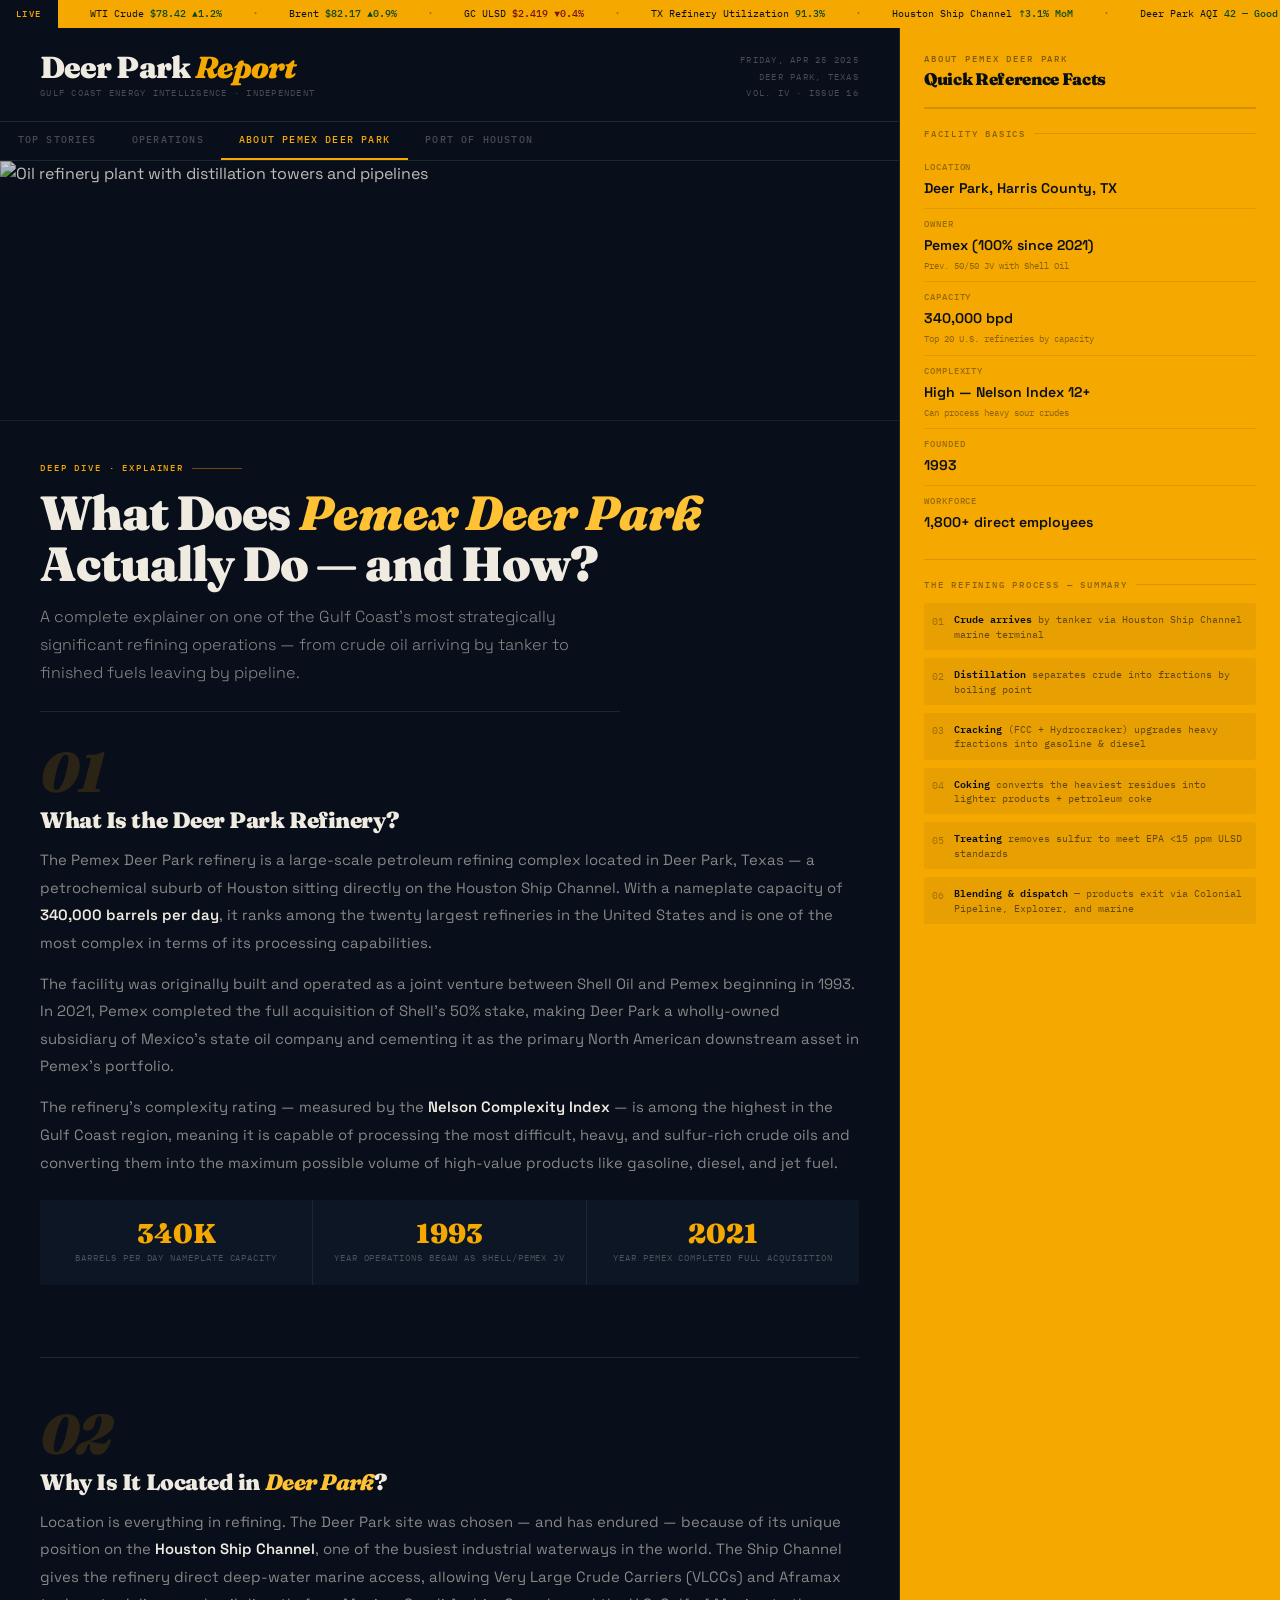
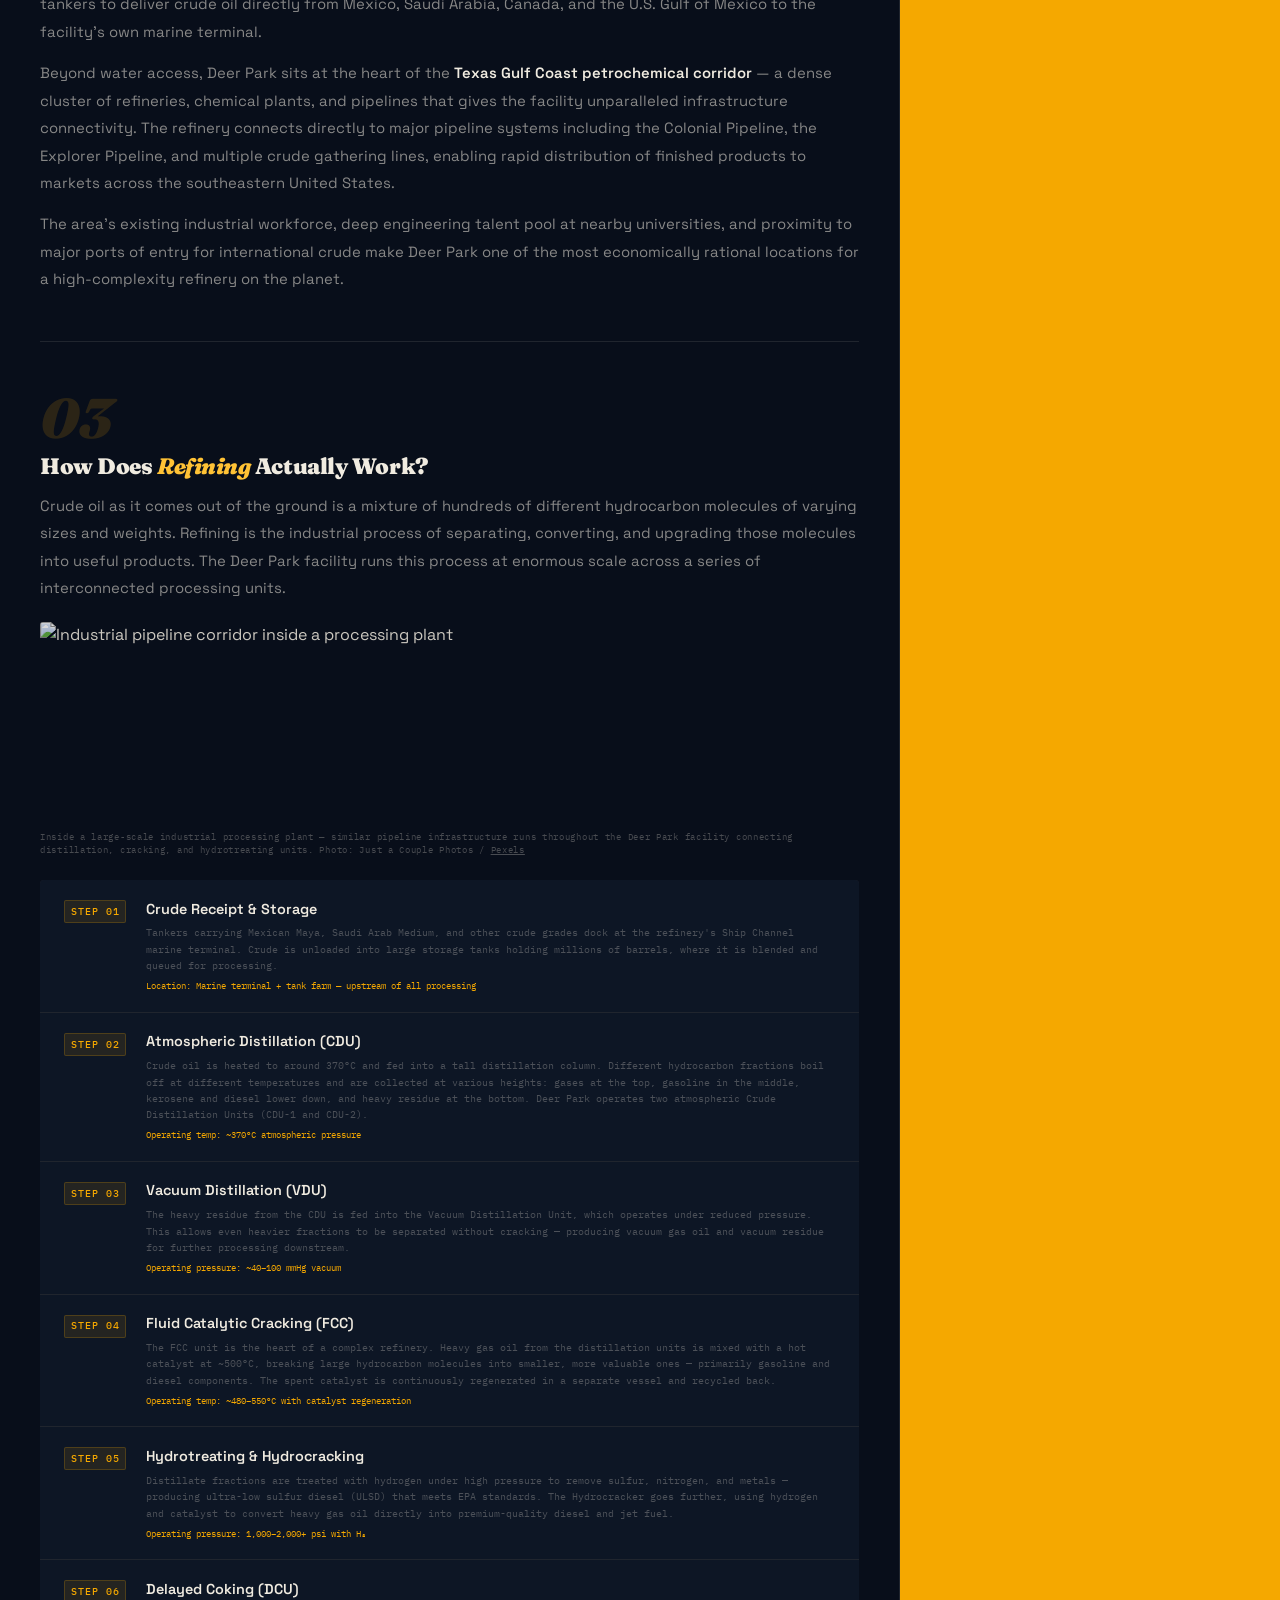
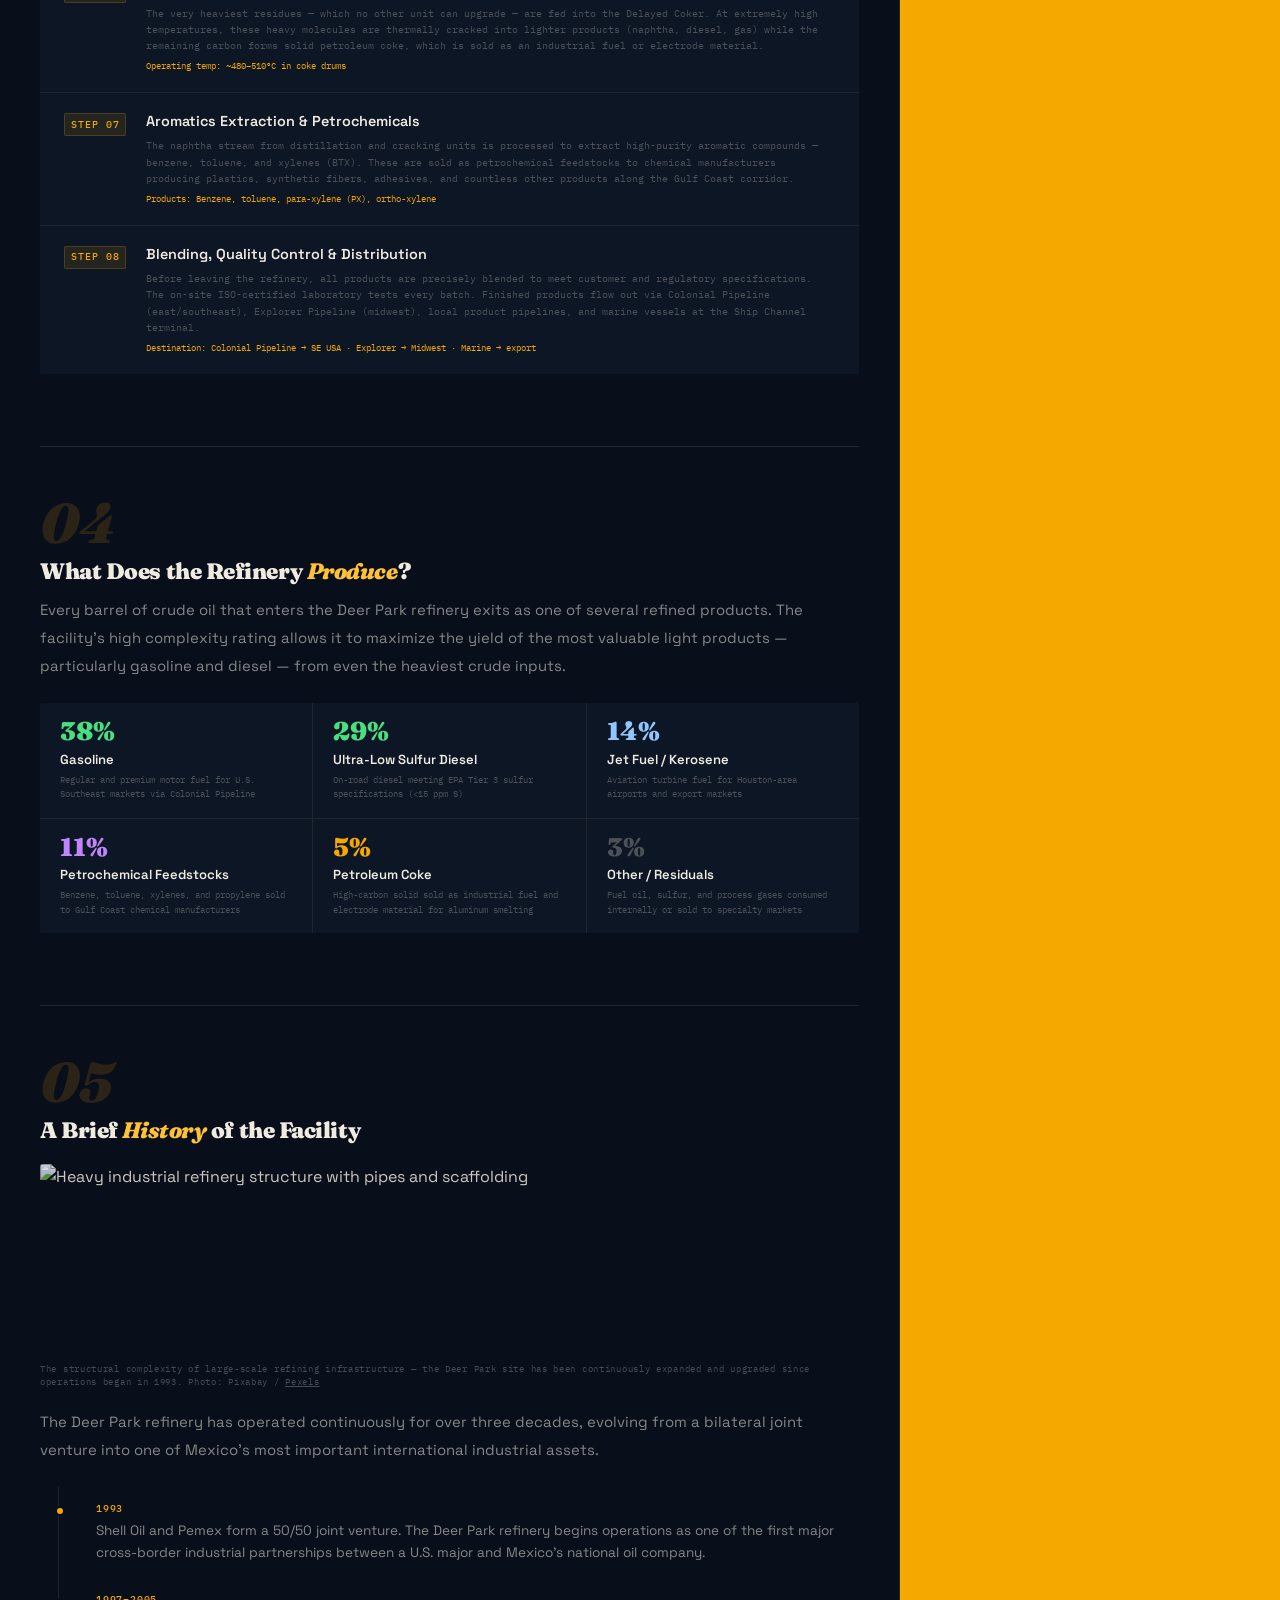
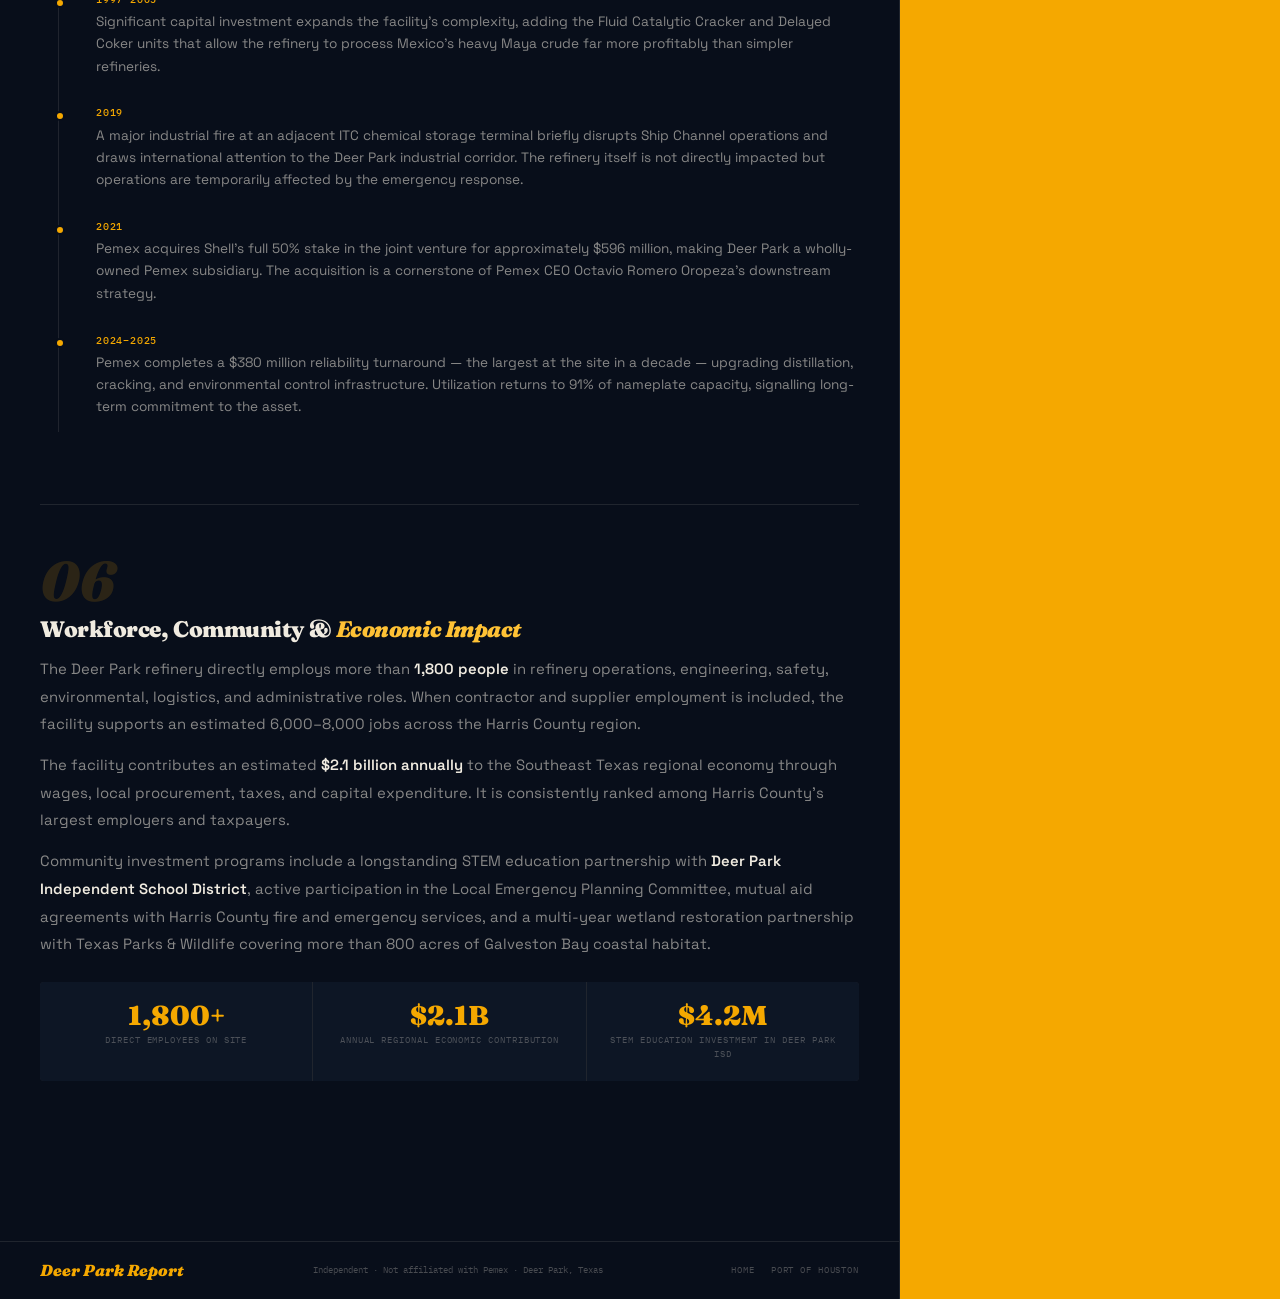
==== about-pemex.html @ 1531ee77 "Add files via upload" ====
<!DOCTYPE html>
<html lang="en">
<head>
<meta charset="UTF-8">
<meta name="viewport" content="width=device-width, initial-scale=1.0">
<title>About Pemex Deer Park — How It Works | Deer Park Report</title>
<meta name="description" content="What is the Pemex Deer Park refinery, how does it work, and why does it matter to the Gulf Coast economy? A complete explainer.">
<meta name="keywords" content="Pemex Deer Park, how does a refinery work, crude oil refining, Deer Park Texas, petroleum refining process">
<meta name="referrer" content="no-referrer">
<link href="https://fonts.googleapis.com/css2?family=Space+Grotesk:wght@300;400;500;600;700&family=Fraunces:ital,opsz,wght@0,9..144,300;0,9..144,700;0,9..144,900;1,9..144,700;1,9..144,900&family=IBM+Plex+Mono:wght@400;500&display=swap" rel="stylesheet">
<style>
:root{--navy:#080e1a;--navy2:#0d1625;--navy3:#111e30;--amber:#f5a800;--amber2:#e09600;--amber3:#ffc235;--cream:#f0ebe0;--ink:#080e1a;--mid:rgba(240,235,224,0.55);--dim:rgba(240,235,224,0.28);--rule:rgba(240,235,224,0.1);--rule2:rgba(240,235,224,0.06);--mono:'IBM Plex Mono',monospace;--sans:'Space Grotesk',sans-serif;--serif:'Fraunces',Georgia,serif}
*,*::before,*::after{box-sizing:border-box;margin:0;padding:0}
html{scroll-behavior:smooth}
body{font-family:var(--sans);background:var(--navy);color:var(--cream);overflow-x:hidden;line-height:1.6}
a{color:inherit;text-decoration:none}
.ticker{background:var(--amber);height:28px;overflow:hidden;display:flex;align-items:center}
.ticker-lbl{font-family:var(--mono);font-size:.58rem;font-weight:500;letter-spacing:.15em;text-transform:uppercase;background:var(--ink);color:var(--amber);padding:0 1rem;height:100%;display:flex;align-items:center;flex-shrink:0;white-space:nowrap}
.ticker-scroll{overflow:hidden;flex:1}
.ticker-track{display:flex;animation:tkr 55s linear infinite;white-space:nowrap}
@keyframes tkr{from{transform:translateX(0)}to{transform:translateX(-50%)}}
.ti{font-family:var(--mono);font-size:.6rem;color:var(--ink);padding:0 2rem;display:flex;align-items:center;gap:.4rem;height:28px}
.ti .up{color:#0a4a1a;font-weight:500}.ti .dn{color:#7a1010;font-weight:500}
.ti-sep{color:rgba(8,14,26,.3)}
.split{display:grid;grid-template-columns:1fr 380px;min-height:100vh}
.left{background:var(--navy);border-right:1px solid var(--rule);display:flex;flex-direction:column}
.logo-bar{padding:1.5rem 2.5rem 1.25rem;border-bottom:1px solid var(--rule);display:flex;align-items:flex-end;justify-content:space-between}
.pub-name{font-family:var(--serif);font-weight:900;font-size:1.9rem;line-height:1;letter-spacing:-.03em;color:var(--cream)}
.pub-name em{font-style:italic;color:var(--amber)}
.pub-meta{font-family:var(--mono);font-size:.56rem;letter-spacing:.14em;text-transform:uppercase;color:var(--dim);text-align:right;line-height:1.8}
.left-nav{display:flex;border-bottom:1px solid var(--rule);overflow-x:auto;scrollbar-width:none}
.left-nav::-webkit-scrollbar{display:none}
.ln{font-family:var(--mono);font-size:.62rem;font-weight:500;letter-spacing:.12em;text-transform:uppercase;padding:.65rem 1.1rem;color:var(--dim);border-bottom:2px solid transparent;white-space:nowrap;display:block;transition:color .2s}
.ln:hover{color:var(--cream)}
.ln.active{color:var(--amber);border-bottom-color:var(--amber)}
.left-content{flex:1;overflow-y:auto;padding:0}
.content-pad{padding:2.5rem}
.img-banner{width:100%;height:260px;object-fit:cover;display:block;border-bottom:1px solid var(--rule);filter:brightness(.8) saturate(.9)}
.img-inline{width:100%;object-fit:cover;display:block;border-radius:3px;margin:1.25rem 0 .5rem;filter:brightness(.85) saturate(.9)}
.img-caption{font-family:var(--mono);font-size:.55rem;letter-spacing:.08em;color:var(--dim);margin-bottom:1.25rem;line-height:1.5}
.img-caption a{color:var(--dim);text-decoration:underline}
.left-footer{padding:1rem 2.5rem;border-top:1px solid var(--rule);display:flex;justify-content:space-between;align-items:center;flex-wrap:wrap;gap:.75rem}
.lf-brand{font-family:var(--serif);font-weight:900;font-style:italic;font-size:1rem;color:var(--amber)}
.lf-copy{font-family:var(--mono);font-size:.55rem;color:var(--dim)}
.lf-links{display:flex;gap:1rem}
.lf-links a{font-family:var(--mono);font-size:.55rem;letter-spacing:.1em;text-transform:uppercase;color:var(--dim);transition:color .2s}
.lf-links a:hover{color:var(--cream)}

/* PAGE CONTENT */
.page-kicker{font-family:var(--mono);font-size:.58rem;font-weight:500;letter-spacing:.2em;text-transform:uppercase;color:var(--amber);margin-bottom:.75rem;display:flex;align-items:center;gap:.5rem}
.page-kicker::after{content:'';flex:1;max-width:50px;height:1px;background:var(--amber);opacity:.4}
.page-h1{font-family:var(--serif);font-weight:900;font-size:clamp(1.8rem,4vw,3rem);line-height:1.05;letter-spacing:-.02em;color:var(--cream);margin-bottom:.9rem}
.page-h1 em{font-style:italic;color:var(--amber3)}
.page-dek{font-size:1rem;font-weight:300;color:var(--mid);line-height:1.75;max-width:580px;margin-bottom:2rem;padding-bottom:1.5rem;border-bottom:1px solid var(--rule)}

/* SECTIONS */
.content-section{margin-bottom:3rem;padding-bottom:3rem;border-bottom:1px solid var(--rule)}
.content-section:last-child{border:none}
.cs-num{font-family:var(--serif);font-weight:900;font-style:italic;font-size:3.5rem;line-height:1;color:rgba(245,168,0,.15);margin-bottom:.5rem}
.cs-title{font-family:var(--serif);font-weight:900;font-size:1.4rem;line-height:1.15;letter-spacing:-.02em;color:var(--cream);margin-bottom:.75rem}
.cs-title em{font-style:italic;color:var(--amber3)}
.cs-body{font-size:.93rem;color:var(--mid);line-height:1.85}
.cs-body p+p{margin-top:.85rem}
.cs-body strong{color:var(--cream);font-weight:600}

/* PROCESS STEPS */
.process-steps{display:flex;flex-direction:column;gap:1px;background:var(--rule);border-radius:4px;overflow:hidden;margin:1.5rem 0}
.ps-step{background:var(--navy2);padding:1.1rem 1.5rem;display:grid;grid-template-columns:auto 1fr;gap:1.25rem;align-items:start;transition:background .2s}
.ps-step:hover{background:var(--navy3)}
.ps-num{font-family:var(--mono);font-size:.6rem;font-weight:500;letter-spacing:.1em;text-transform:uppercase;color:var(--amber);background:rgba(245,168,0,.1);border:1px solid rgba(245,168,0,.2);padding:.3em .6em;border-radius:2px;white-space:nowrap;margin-top:.15rem}
.ps-title{font-family:var(--sans);font-weight:600;font-size:.9rem;color:var(--cream);margin-bottom:.3rem}
.ps-body{font-family:var(--mono);font-size:.62rem;color:var(--dim);line-height:1.65}
.ps-temp{font-family:var(--mono);font-size:.58rem;color:var(--amber);margin-top:.3rem}

/* PRODUCT GRID */
.product-grid{display:grid;grid-template-columns:repeat(3,1fr);gap:1px;background:var(--rule);border-radius:4px;overflow:hidden;margin:1.5rem 0}
.pg-cell{background:var(--navy2);padding:1rem 1.25rem;transition:background .2s}
.pg-cell:hover{background:var(--navy3)}
.pg-pct{font-family:var(--serif);font-weight:900;font-size:1.6rem;line-height:1;margin-bottom:.25rem}
.pg-pct.g{color:#4ade80}.pg-pct.a{color:var(--amber)}.pg-pct.b{color:#93c5fd}.pg-pct.p{color:#c084fc}
.pg-name{font-family:var(--sans);font-weight:600;font-size:.82rem;color:var(--cream);margin-bottom:.2rem}
.pg-desc{font-family:var(--mono);font-size:.58rem;color:var(--dim);line-height:1.55}

/* STAT CALLOUTS */
.stat-row{display:grid;grid-template-columns:repeat(3,1fr);gap:1px;background:var(--rule);border-radius:4px;overflow:hidden;margin:1.5rem 0}
.sc{background:var(--navy2);padding:1.25rem;text-align:center}
.sc-val{font-family:var(--serif);font-weight:900;font-size:1.7rem;line-height:1;color:var(--amber);margin-bottom:.25rem}
.sc-lbl{font-family:var(--mono);font-size:.58rem;letter-spacing:.1em;text-transform:uppercase;color:var(--dim);line-height:1.5}

/* TIMELINE */
.timeline{display:flex;flex-direction:column;gap:0;margin:1.5rem 0;position:relative}
.timeline::before{content:'';position:absolute;left:1.1rem;top:0;bottom:0;width:1px;background:var(--rule)}
.tl-item{display:grid;grid-template-columns:2.5rem 1fr;gap:1rem;padding:.85rem 0;position:relative}
.tl-dot{width:10px;height:10px;border-radius:50%;background:var(--amber);border:2px solid var(--navy);margin-top:.35rem;position:relative;z-index:1;justify-self:center}
.tl-year{font-family:var(--mono);font-size:.62rem;font-weight:500;letter-spacing:.08em;color:var(--amber);margin-bottom:.2rem}
.tl-text{font-size:.85rem;color:var(--mid);line-height:1.65}

/* RIGHT PANEL */
.right{background:var(--amber);position:relative}
.right-sticky{position:sticky;top:0;height:100vh;overflow-y:auto;display:flex;flex-direction:column;padding:1.5rem;gap:0;scrollbar-width:none}
.right-sticky::-webkit-scrollbar{display:none}
.rp-head{padding-bottom:1.1rem;border-bottom:2px solid rgba(8,14,26,.15);margin-bottom:1.1rem}
.rp-label{font-family:var(--mono);font-size:.58rem;font-weight:500;letter-spacing:.2em;text-transform:uppercase;color:rgba(8,14,26,.5);margin-bottom:.2rem}
.rp-title{font-family:var(--serif);font-weight:900;font-size:1.05rem;line-height:1.15;letter-spacing:-.02em;color:var(--ink)}
.rp-block{margin-bottom:1.1rem;padding-bottom:1.1rem;border-bottom:1px solid rgba(8,14,26,.12)}
.rp-block:last-child{border:none;margin-bottom:0}
.rp-block-title{font-family:var(--mono);font-size:.56rem;font-weight:500;letter-spacing:.2em;text-transform:uppercase;color:rgba(8,14,26,.45);margin-bottom:.7rem;display:flex;align-items:center;gap:.5rem}
.rp-block-title::after{content:'';flex:1;height:1px;background:rgba(8,14,26,.12)}
.fact-row{padding:.5rem 0;border-bottom:1px solid rgba(8,14,26,.08);display:flex;flex-direction:column;gap:.15rem}
.fact-row:last-child{border:none}
.fr-lbl{font-family:var(--mono);font-size:.58rem;font-weight:500;letter-spacing:.1em;text-transform:uppercase;color:rgba(8,14,26,.4)}
.fr-val{font-family:var(--sans);font-weight:600;font-size:.88rem;color:var(--ink)}
.fr-sub{font-family:var(--mono);font-size:.56rem;color:rgba(8,14,26,.45)}
.process-mini{display:flex;flex-direction:column;gap:.5rem}
.pm-step{display:flex;align-items:flex-start;gap:.6rem;padding:.5rem;background:rgba(8,14,26,.05);border-radius:3px}
.pm-arrow{font-family:var(--mono);font-size:.65rem;color:rgba(8,14,26,.35);flex-shrink:0;margin-top:.1rem}
.pm-text{font-family:var(--mono);font-size:.6rem;color:rgba(8,14,26,.6);line-height:1.5}
.pm-text strong{color:var(--ink);font-weight:600}
.nav-links-rp{display:flex;flex-direction:column;gap:.35rem;margin-top:auto}
.nav-link-rp{display:flex;align-items:center;gap:.5rem;font-family:var(--mono);font-size:.62rem;letter-spacing:.08em;text-transform:uppercase;color:rgba(8,14,26,.5);padding:.5rem .75rem;background:rgba(8,14,26,.05);border-radius:3px;transition:background .2s}
.nav-link-rp:hover{background:rgba(8,14,26,.12);color:var(--ink)}
.nav-link-rp.active{background:rgba(8,14,26,.1);color:var(--ink);font-weight:600}

/* REVEAL */
.reveal{opacity:0;transform:translateY(14px);transition:opacity .55s ease,transform .55s ease}
.reveal.on{opacity:1;transform:none}
.reveal:nth-child(2){transition-delay:.08s}.reveal:nth-child(3){transition-delay:.16s}.reveal:nth-child(4){transition-delay:.24s}

@media(max-width:900px){.split{grid-template-columns:1fr}.right{display:none}.product-grid{grid-template-columns:1fr 1fr}.stat-row{grid-template-columns:1fr 1fr}}
@media(max-width:600px){.logo-bar{padding:1.25rem;flex-direction:column;align-items:flex-start;gap:.35rem}.content-pad{padding:1.25rem}.page-h1{font-size:1.6rem}.product-grid,.stat-row{grid-template-columns:1fr}.left-footer{padding:1rem 1.25rem}.img-banner{height:180px}}
</style>
</head>
<body>
<div class="ticker">
  <div class="ticker-lbl">Live</div>
  <div class="ticker-scroll">
    <div class="ticker-track">
      <span class="ti">WTI Crude <span class="up">$78.42 ▲1.2%</span></span><span class="ti-sep">·</span>
      <span class="ti">Brent <span class="up">$82.17 ▲0.9%</span></span><span class="ti-sep">·</span>
      <span class="ti">GC ULSD <span class="dn">$2.419 ▼0.4%</span></span><span class="ti-sep">·</span>
      <span class="ti">TX Refinery Utilization <span class="up">91.3%</span></span><span class="ti-sep">·</span>
      <span class="ti">Houston Ship Channel <span class="up">↑3.1% MoM</span></span><span class="ti-sep">·</span>
      <span class="ti">Deer Park AQI <span class="up">42 — Good</span></span><span class="ti-sep">·</span>
      <span class="ti">WTI Crude <span class="up">$78.42 ▲1.2%</span></span><span class="ti-sep">·</span>
      <span class="ti">Brent <span class="up">$82.17 ▲0.9%</span></span><span class="ti-sep">·</span>
      <span class="ti">GC ULSD <span class="dn">$2.419 ▼0.4%</span></span><span class="ti-sep">·</span>
      <span class="ti">TX Refinery Utilization <span class="up">91.3%</span></span><span class="ti-sep">·</span>
      <span class="ti">Houston Ship Channel <span class="up">↑3.1% MoM</span></span><span class="ti-sep">·</span>
      <span class="ti">Deer Park AQI <span class="up">42 — Good</span></span><span class="ti-sep">·</span>
    </div>
  </div>
</div>

<div class="split">
  <div class="left">
    <div class="logo-bar">
      <div><div class="pub-name">Deer Park <em>Report</em></div><div style="font-family:var(--mono);font-size:.56rem;letter-spacing:.14em;text-transform:uppercase;color:var(--dim);margin-top:.25rem">Gulf Coast Energy Intelligence · Independent</div></div>
      <div class="pub-meta">Friday, Apr 25 2025<br>Deer Park, Texas<br>Vol. IV · Issue 16</div>
    </div>
    <div class="left-nav">
      <a class="ln" href="index.html">Top Stories</a>
      <a class="ln" href="index.html#ops">Operations</a>
      <a class="ln active" href="about-pemex.html">About Pemex Deer Park</a>
      <a class="ln" href="houston.html">Port of Houston</a>
    </div>

    <div class="left-content">
      <img class="img-banner" src="https://images.pexels.com/photos/15970032/pexels-photo-15970032.jpeg?auto=compress&cs=tinysrgb&w=1200&h=520&fit=crop" alt="Oil refinery plant with distillation towers and pipelines" referrerpolicy="no-referrer" loading="lazy">
      <div class="content-pad">
      <div class="page-kicker">Deep Dive · Explainer</div>
      <h1 class="page-h1">What Does <em>Pemex Deer Park</em> Actually Do — and How?</h1>
      <p class="page-dek">A complete explainer on one of the Gulf Coast's most strategically significant refining operations — from crude oil arriving by tanker to finished fuels leaving by pipeline.</p>

      <!-- 1: WHAT IS IT -->
      <div class="content-section reveal">
        <div class="cs-num">01</div>
        <div class="cs-title">What Is the Deer Park Refinery?</div>
        <div class="cs-body">
          <p>The Pemex Deer Park refinery is a large-scale petroleum refining complex located in Deer Park, Texas — a petrochemical suburb of Houston sitting directly on the Houston Ship Channel. With a nameplate capacity of <strong>340,000 barrels per day</strong>, it ranks among the twenty largest refineries in the United States and is one of the most complex in terms of its processing capabilities.</p>
          <p>The facility was originally built and operated as a joint venture between Shell Oil and Pemex beginning in 1993. In 2021, Pemex completed the full acquisition of Shell's 50% stake, making Deer Park a wholly-owned subsidiary of Mexico's state oil company and cementing it as the primary North American downstream asset in Pemex's portfolio.</p>
          <p>The refinery's complexity rating — measured by the <strong>Nelson Complexity Index</strong> — is among the highest in the Gulf Coast region, meaning it is capable of processing the most difficult, heavy, and sulfur-rich crude oils and converting them into the maximum possible volume of high-value products like gasoline, diesel, and jet fuel.</p>
        </div>
        <div class="stat-row" style="margin-top:1.5rem">
          <div class="sc"><div class="sc-val">340K</div><div class="sc-lbl">Barrels per day nameplate capacity</div></div>
          <div class="sc"><div class="sc-val">1993</div><div class="sc-lbl">Year operations began as Shell/Pemex JV</div></div>
          <div class="sc"><div class="sc-val">2021</div><div class="sc-lbl">Year Pemex completed full acquisition</div></div>
        </div>
      </div>

      <!-- 2: WHY DEER PARK -->
      <div class="content-section reveal">
        <div class="cs-num">02</div>
        <div class="cs-title">Why Is It Located in <em>Deer Park</em>?</div>
        <div class="cs-body">
          <p>Location is everything in refining. The Deer Park site was chosen — and has endured — because of its unique position on the <strong>Houston Ship Channel</strong>, one of the busiest industrial waterways in the world. The Ship Channel gives the refinery direct deep-water marine access, allowing Very Large Crude Carriers (VLCCs) and Aframax tankers to deliver crude oil directly from Mexico, Saudi Arabia, Canada, and the U.S. Gulf of Mexico to the facility's own marine terminal.</p>
          <p>Beyond water access, Deer Park sits at the heart of the <strong>Texas Gulf Coast petrochemical corridor</strong> — a dense cluster of refineries, chemical plants, and pipelines that gives the facility unparalleled infrastructure connectivity. The refinery connects directly to major pipeline systems including the Colonial Pipeline, the Explorer Pipeline, and multiple crude gathering lines, enabling rapid distribution of finished products to markets across the southeastern United States.</p>
          <p>The area's existing industrial workforce, deep engineering talent pool at nearby universities, and proximity to major ports of entry for international crude make Deer Park one of the most economically rational locations for a high-complexity refinery on the planet.</p>
        </div>
      </div>

      <!-- 3: THE REFINING PROCESS -->
      <div class="content-section reveal">
        <div class="cs-num">03</div>
        <div class="cs-title">How Does <em>Refining</em> Actually Work?</div>
        <div class="cs-body">
          <p>Crude oil as it comes out of the ground is a mixture of hundreds of different hydrocarbon molecules of varying sizes and weights. Refining is the industrial process of separating, converting, and upgrading those molecules into useful products. The Deer Park facility runs this process at enormous scale across a series of interconnected processing units.</p>
        </div>
        <img class="img-inline" style="height:200px" src="https://images.pexels.com/photos/3421636/pexels-photo-3421636.jpeg?auto=compress&cs=tinysrgb&w=900&h=400&fit=crop" alt="Industrial pipeline corridor inside a processing plant" referrerpolicy="no-referrer" loading="lazy">
        <div class="img-caption">Inside a large-scale industrial processing plant — similar pipeline infrastructure runs throughout the Deer Park facility connecting distillation, cracking, and hydrotreating units. Photo: Just a Couple Photos / <a href="https://pexels.com" target="_blank">Pexels</a></div>
        <div class="process-steps">
          <div class="ps-step">
            <div class="ps-num">Step 01</div>
            <div>
              <div class="ps-title">Crude Receipt & Storage</div>
              <div class="ps-body">Tankers carrying Mexican Maya, Saudi Arab Medium, and other crude grades dock at the refinery's Ship Channel marine terminal. Crude is unloaded into large storage tanks holding millions of barrels, where it is blended and queued for processing.</div>
              <div class="ps-temp">Location: Marine terminal + tank farm — upstream of all processing</div>
            </div>
          </div>
          <div class="ps-step">
            <div class="ps-num">Step 02</div>
            <div>
              <div class="ps-title">Atmospheric Distillation (CDU)</div>
              <div class="ps-body">Crude oil is heated to around 370°C and fed into a tall distillation column. Different hydrocarbon fractions boil off at different temperatures and are collected at various heights: gases at the top, gasoline in the middle, kerosene and diesel lower down, and heavy residue at the bottom. Deer Park operates two atmospheric Crude Distillation Units (CDU-1 and CDU-2).</div>
              <div class="ps-temp">Operating temp: ~370°C atmospheric pressure</div>
            </div>
          </div>
          <div class="ps-step">
            <div class="ps-num">Step 03</div>
            <div>
              <div class="ps-title">Vacuum Distillation (VDU)</div>
              <div class="ps-body">The heavy residue from the CDU is fed into the Vacuum Distillation Unit, which operates under reduced pressure. This allows even heavier fractions to be separated without cracking — producing vacuum gas oil and vacuum residue for further processing downstream.</div>
              <div class="ps-temp">Operating pressure: ~40–100 mmHg vacuum</div>
            </div>
          </div>
          <div class="ps-step">
            <div class="ps-num">Step 04</div>
            <div>
              <div class="ps-title">Fluid Catalytic Cracking (FCC)</div>
              <div class="ps-body">The FCC unit is the heart of a complex refinery. Heavy gas oil from the distillation units is mixed with a hot catalyst at ~500°C, breaking large hydrocarbon molecules into smaller, more valuable ones — primarily gasoline and diesel components. The spent catalyst is continuously regenerated in a separate vessel and recycled back.</div>
              <div class="ps-temp">Operating temp: ~480–550°C with catalyst regeneration</div>
            </div>
          </div>
          <div class="ps-step">
            <div class="ps-num">Step 05</div>
            <div>
              <div class="ps-title">Hydrotreating & Hydrocracking</div>
              <div class="ps-body">Distillate fractions are treated with hydrogen under high pressure to remove sulfur, nitrogen, and metals — producing ultra-low sulfur diesel (ULSD) that meets EPA standards. The Hydrocracker goes further, using hydrogen and catalyst to convert heavy gas oil directly into premium-quality diesel and jet fuel.</div>
              <div class="ps-temp">Operating pressure: 1,000–2,000+ psi with H₂</div>
            </div>
          </div>
          <div class="ps-step">
            <div class="ps-num">Step 06</div>
            <div>
              <div class="ps-title">Delayed Coking (DCU)</div>
              <div class="ps-body">The very heaviest residues — which no other unit can upgrade — are fed into the Delayed Coker. At extremely high temperatures, these heavy molecules are thermally cracked into lighter products (naphtha, diesel, gas) while the remaining carbon forms solid petroleum coke, which is sold as an industrial fuel or electrode material.</div>
              <div class="ps-temp">Operating temp: ~480–510°C in coke drums</div>
            </div>
          </div>
          <div class="ps-step">
            <div class="ps-num">Step 07</div>
            <div>
              <div class="ps-title">Aromatics Extraction & Petrochemicals</div>
              <div class="ps-body">The naphtha stream from distillation and cracking units is processed to extract high-purity aromatic compounds — benzene, toluene, and xylenes (BTX). These are sold as petrochemical feedstocks to chemical manufacturers producing plastics, synthetic fibers, adhesives, and countless other products along the Gulf Coast corridor.</div>
              <div class="ps-temp">Products: Benzene, toluene, para-xylene (PX), ortho-xylene</div>
            </div>
          </div>
          <div class="ps-step">
            <div class="ps-num">Step 08</div>
            <div>
              <div class="ps-title">Blending, Quality Control & Distribution</div>
              <div class="ps-body">Before leaving the refinery, all products are precisely blended to meet customer and regulatory specifications. The on-site ISO-certified laboratory tests every batch. Finished products flow out via Colonial Pipeline (east/southeast), Explorer Pipeline (midwest), local product pipelines, and marine vessels at the Ship Channel terminal.</div>
              <div class="ps-temp">Destination: Colonial Pipeline → SE USA · Explorer → Midwest · Marine → export</div>
            </div>
          </div>
        </div>
      </div>

      <!-- 4: WHAT COMES OUT -->
      <div class="content-section reveal">
        <div class="cs-num">04</div>
        <div class="cs-title">What Does the Refinery <em>Produce</em>?</div>
        <div class="cs-body">
          <p>Every barrel of crude oil that enters the Deer Park refinery exits as one of several refined products. The facility's high complexity rating allows it to maximize the yield of the most valuable light products — particularly gasoline and diesel — from even the heaviest crude inputs.</p>
        </div>
        <div class="product-grid">
          <div class="pg-cell"><div class="pg-pct g">38%</div><div class="pg-name">Gasoline</div><div class="pg-desc">Regular and premium motor fuel for U.S. Southeast markets via Colonial Pipeline</div></div>
          <div class="pg-cell"><div class="pg-pct g">29%</div><div class="pg-name">Ultra-Low Sulfur Diesel</div><div class="pg-desc">On-road diesel meeting EPA Tier 3 sulfur specifications (&lt;15 ppm S)</div></div>
          <div class="pg-cell"><div class="pg-pct b">14%</div><div class="pg-name">Jet Fuel / Kerosene</div><div class="pg-desc">Aviation turbine fuel for Houston-area airports and export markets</div></div>
          <div class="pg-cell"><div class="pg-pct p">11%</div><div class="pg-name">Petrochemical Feedstocks</div><div class="pg-desc">Benzene, toluene, xylenes, and propylene sold to Gulf Coast chemical manufacturers</div></div>
          <div class="pg-cell"><div class="pg-pct a">5%</div><div class="pg-name">Petroleum Coke</div><div class="pg-desc">High-carbon solid sold as industrial fuel and electrode material for aluminum smelting</div></div>
          <div class="pg-cell"><div class="pg-pct" style="color:var(--dim)">3%</div><div class="pg-name">Other / Residuals</div><div class="pg-desc">Fuel oil, sulfur, and process gases consumed internally or sold to specialty markets</div></div>
        </div>
      </div>

      <!-- 5: HISTORY -->
      <div class="content-section reveal">
        <div class="cs-num">05</div>
        <div class="cs-title">A Brief <em>History</em> of the Facility</div>
        <img class="img-inline" style="height:190px" src="https://images.pexels.com/photos/208661/pexels-photo-208661.jpeg?auto=compress&cs=tinysrgb&w=900&h=380&fit=crop" alt="Heavy industrial refinery structure with pipes and scaffolding" referrerpolicy="no-referrer" loading="lazy">
        <div class="img-caption">The structural complexity of large-scale refining infrastructure — the Deer Park site has been continuously expanded and upgraded since operations began in 1993. Photo: Pixabay / <a href="https://pexels.com" target="_blank">Pexels</a></div>
        <div class="cs-body"><p>The Deer Park refinery has operated continuously for over three decades, evolving from a bilateral joint venture into one of Mexico's most important international industrial assets.</p></div>
        <div class="timeline">
          <div class="tl-item"><span class="tl-dot"></span><div><div class="tl-year">1993</div><div class="tl-text">Shell Oil and Pemex form a 50/50 joint venture. The Deer Park refinery begins operations as one of the first major cross-border industrial partnerships between a U.S. major and Mexico's national oil company.</div></div></div>
          <div class="tl-item"><span class="tl-dot"></span><div><div class="tl-year">1997–2005</div><div class="tl-text">Significant capital investment expands the facility's complexity, adding the Fluid Catalytic Cracker and Delayed Coker units that allow the refinery to process Mexico's heavy Maya crude far more profitably than simpler refineries.</div></div></div>
          <div class="tl-item"><span class="tl-dot"></span><div><div class="tl-year">2019</div><div class="tl-text">A major industrial fire at an adjacent ITC chemical storage terminal briefly disrupts Ship Channel operations and draws international attention to the Deer Park industrial corridor. The refinery itself is not directly impacted but operations are temporarily affected by the emergency response.</div></div></div>
          <div class="tl-item"><span class="tl-dot"></span><div><div class="tl-year">2021</div><div class="tl-text">Pemex acquires Shell's full 50% stake in the joint venture for approximately $596 million, making Deer Park a wholly-owned Pemex subsidiary. The acquisition is a cornerstone of Pemex CEO Octavio Romero Oropeza's downstream strategy.</div></div></div>
          <div class="tl-item"><span class="tl-dot"></span><div><div class="tl-year">2024–2025</div><div class="tl-text">Pemex completes a $380 million reliability turnaround — the largest at the site in a decade — upgrading distillation, cracking, and environmental control infrastructure. Utilization returns to 91% of nameplate capacity, signalling long-term commitment to the asset.</div></div></div>
        </div>
      </div>

      <!-- 6: WORKFORCE & COMMUNITY -->
      <div class="content-section reveal">
        <div class="cs-num">06</div>
        <div class="cs-title">Workforce, Community &amp; <em>Economic Impact</em></div>
        <div class="cs-body">
          <p>The Deer Park refinery directly employs more than <strong>1,800 people</strong> in refinery operations, engineering, safety, environmental, logistics, and administrative roles. When contractor and supplier employment is included, the facility supports an estimated 6,000–8,000 jobs across the Harris County region.</p>
          <p>The facility contributes an estimated <strong>$2.1 billion annually</strong> to the Southeast Texas regional economy through wages, local procurement, taxes, and capital expenditure. It is consistently ranked among Harris County's largest employers and taxpayers.</p>
          <p>Community investment programs include a longstanding STEM education partnership with <strong>Deer Park Independent School District</strong>, active participation in the Local Emergency Planning Committee, mutual aid agreements with Harris County fire and emergency services, and a multi-year wetland restoration partnership with Texas Parks &amp; Wildlife covering more than 800 acres of Galveston Bay coastal habitat.</p>
        </div>
        <div class="stat-row" style="margin-top:1.5rem">
          <div class="sc"><div class="sc-val">1,800+</div><div class="sc-lbl">Direct employees on site</div></div>
          <div class="sc"><div class="sc-val">$2.1B</div><div class="sc-lbl">Annual regional economic contribution</div></div>
          <div class="sc"><div class="sc-val">$4.2M</div><div class="sc-lbl">STEM education investment in Deer Park ISD</div></div>
        </div>
      </div>

    </div><!-- /content-pad -->
    </div><!-- /left-content -->

    <div class="left-footer">
      <div class="lf-brand">Deer Park Report</div>
      <div class="lf-copy">Independent · Not affiliated with Pemex · Deer Park, Texas</div>
      <div class="lf-links">
        <a href="index.html">Home</a>
        <a href="houston.html">Port of Houston</a>
      </div>
    </div>
  </div>

  <!-- RIGHT PANEL -->
  <div class="right">
    <div class="right-sticky">
      <div class="rp-head"><div class="rp-label">About Pemex Deer Park</div><div class="rp-title">Quick Reference Facts</div></div>
      <div class="rp-block">
        <div class="rp-block-title">Facility Basics</div>
        <div class="fact-row"><div class="fr-lbl">Location</div><div class="fr-val">Deer Park, Harris County, TX</div></div>
        <div class="fact-row"><div class="fr-lbl">Owner</div><div class="fr-val">Pemex (100% since 2021)</div><div class="fr-sub">Prev. 50/50 JV with Shell Oil</div></div>
        <div class="fact-row"><div class="fr-lbl">Capacity</div><div class="fr-val">340,000 bpd</div><div class="fr-sub">Top 20 U.S. refineries by capacity</div></div>
        <div class="fact-row"><div class="fr-lbl">Complexity</div><div class="fr-val">High — Nelson Index 12+</div><div class="fr-sub">Can process heavy sour crudes</div></div>
        <div class="fact-row"><div class="fr-lbl">Founded</div><div class="fr-val">1993</div></div>
        <div class="fact-row"><div class="fr-lbl">Workforce</div><div class="fr-val">1,800+ direct employees</div></div>
      </div>
      <div class="rp-block">
        <div class="rp-block-title">The Refining Process — Summary</div>
        <div class="process-mini">
          <div class="pm-step"><div class="pm-arrow">01</div><div class="pm-text"><strong>Crude arrives</strong> by tanker via Houston Ship Channel marine terminal</div></div>
          <div class="pm-step"><div class="pm-arrow">02</div><div class="pm-text"><strong>Distillation</strong> separates crude into fractions by boiling point</div></div>
          <div class="pm-step"><div class="pm-arrow">03</div><div class="pm-text"><strong>Cracking</strong> (FCC + Hydrocracker) upgrades heavy fractions into gasoline &amp; diesel</div></div>
          <div class="pm-step"><div class="pm-arrow">04</div><div class="pm-text"><strong>Coking</strong> converts the heaviest residues into lighter products + petroleum coke</div></div>
          <div class="pm-step"><div class="pm-arrow">05</div><div class="pm-text"><strong>Treating</strong> removes sulfur to meet EPA &lt;15 ppm ULSD standards</div></div>
          <div class="pm-step"><div class="pm-arrow">06</div><div class="pm-text"><strong>Blending &amp; dispatch</strong> — products exit via Colonial Pipeline, Explorer, and marine</div></div>
        </div>
      </div>
      <div class="rp-block">
        <div class="rp-block-title">Primary Crude Sources</div>
        <div class="fact-row"><div class="fr-lbl">Mexican Maya (heavy sour)</div><div class="fr-val">42% of slate</div></div>
        <div class="fact-row"><div class="fr-lbl">WTI / Domestic Light</div><div class="fr-val">28%</div></div>
        <div class="fact-row"><div class="fr-lbl">Saudi Arab Medium</div><div class="fr-val">18%</div></div>
        <div class="fact-row"><div class="fr-lbl">Canadian Heavy / Other</div><div class="fr-val">12%</div></div>
      </div>
      <div class="nav-links-rp">
        <a class="nav-link-rp" href="index.html">← Back to Top Stories</a>
        <a class="nav-link-rp" href="houston.html">Port of Houston →</a>
      </div>
    </div>
  </div>
</div>

<script>
const rObs=new IntersectionObserver(es=>{es.forEach(e=>{if(e.isIntersecting)e.target.classList.add('on')})},{threshold:.1});
document.querySelectorAll('.reveal').forEach(el=>rObs.observe(el));
</script>
</body>
</html>
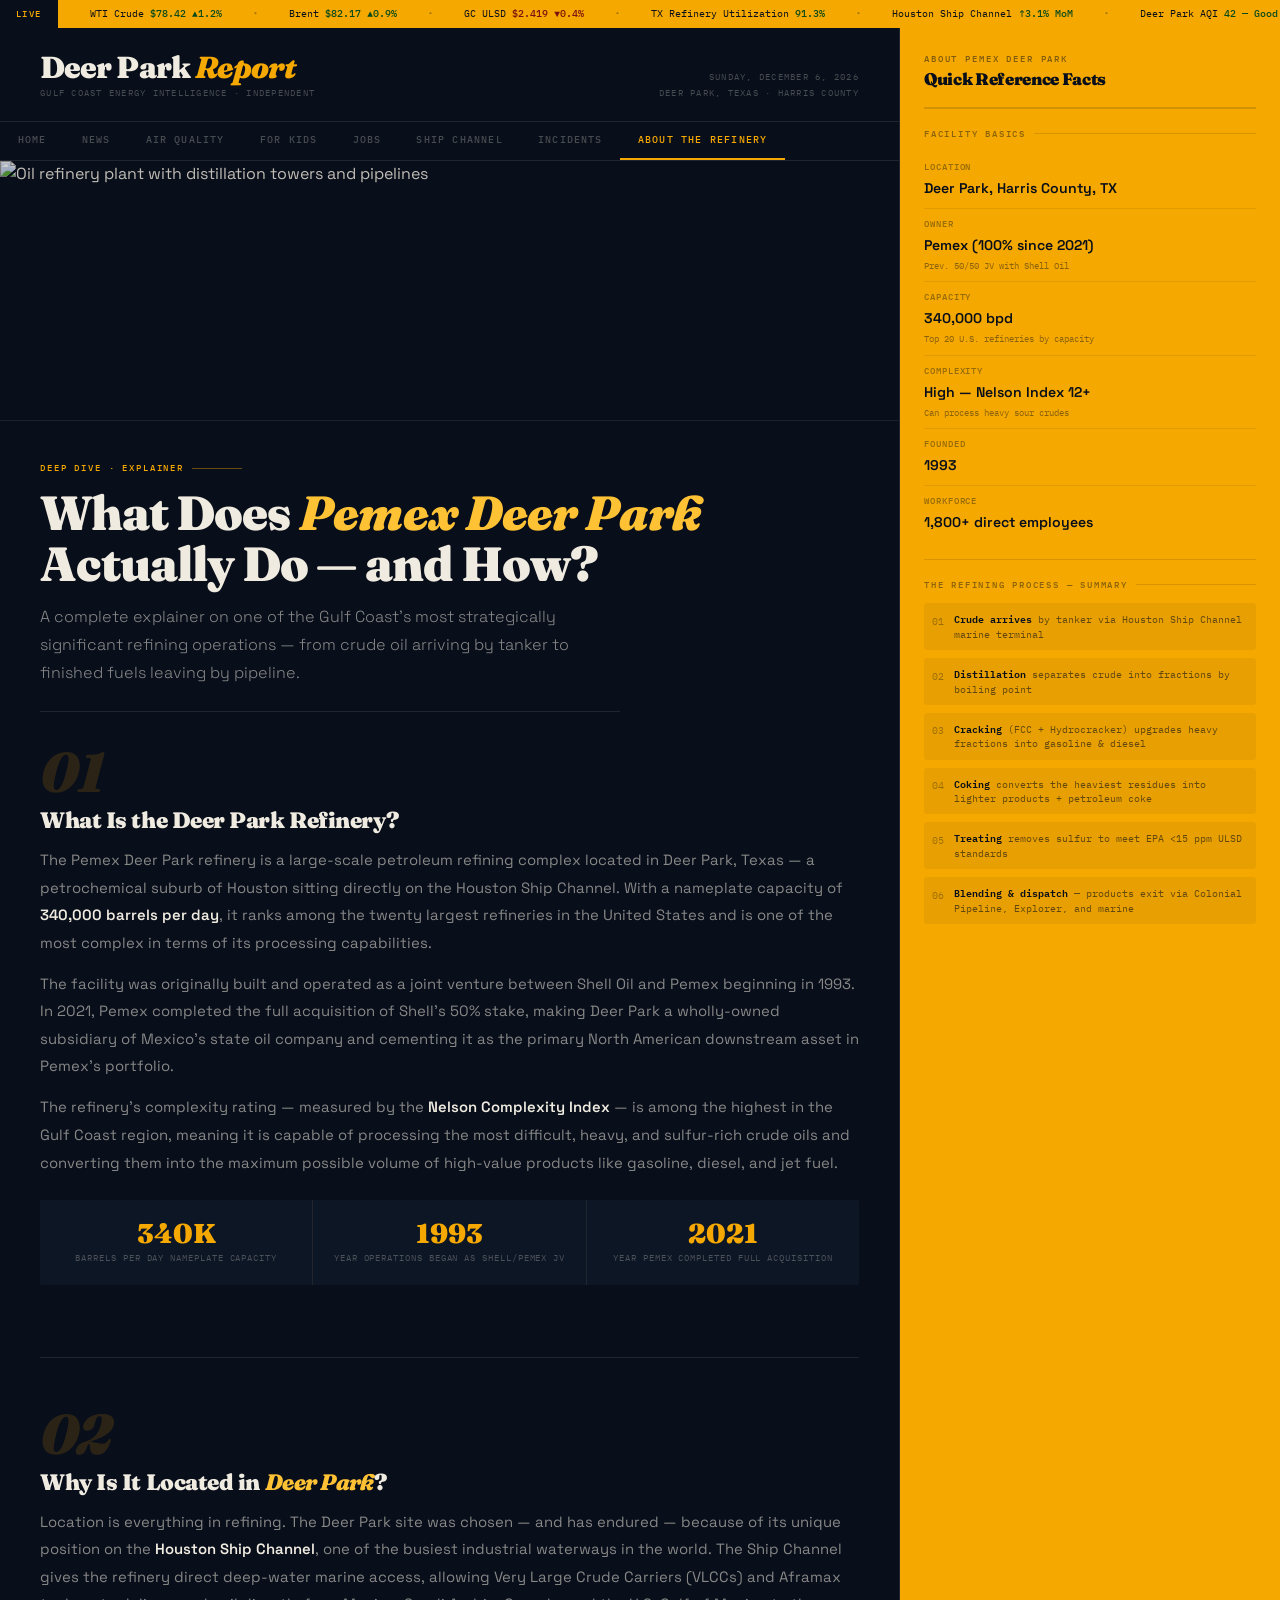
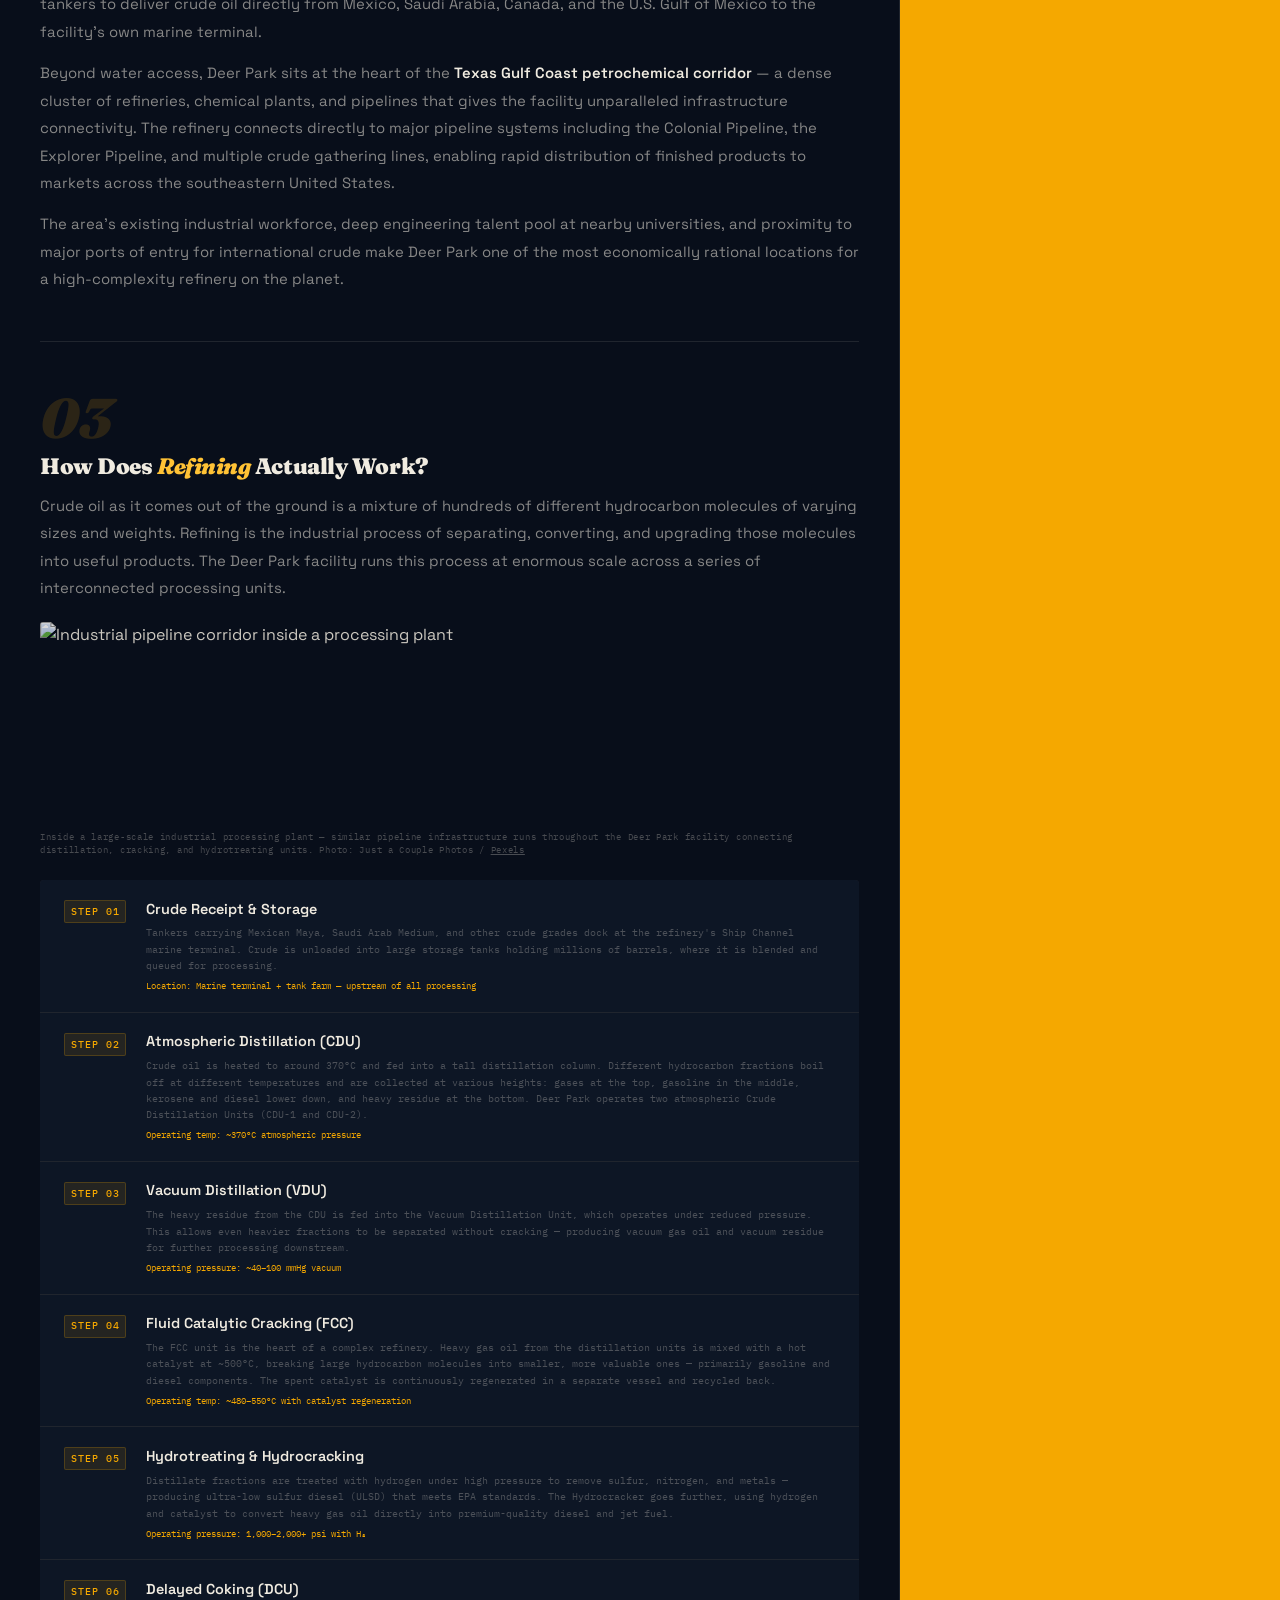
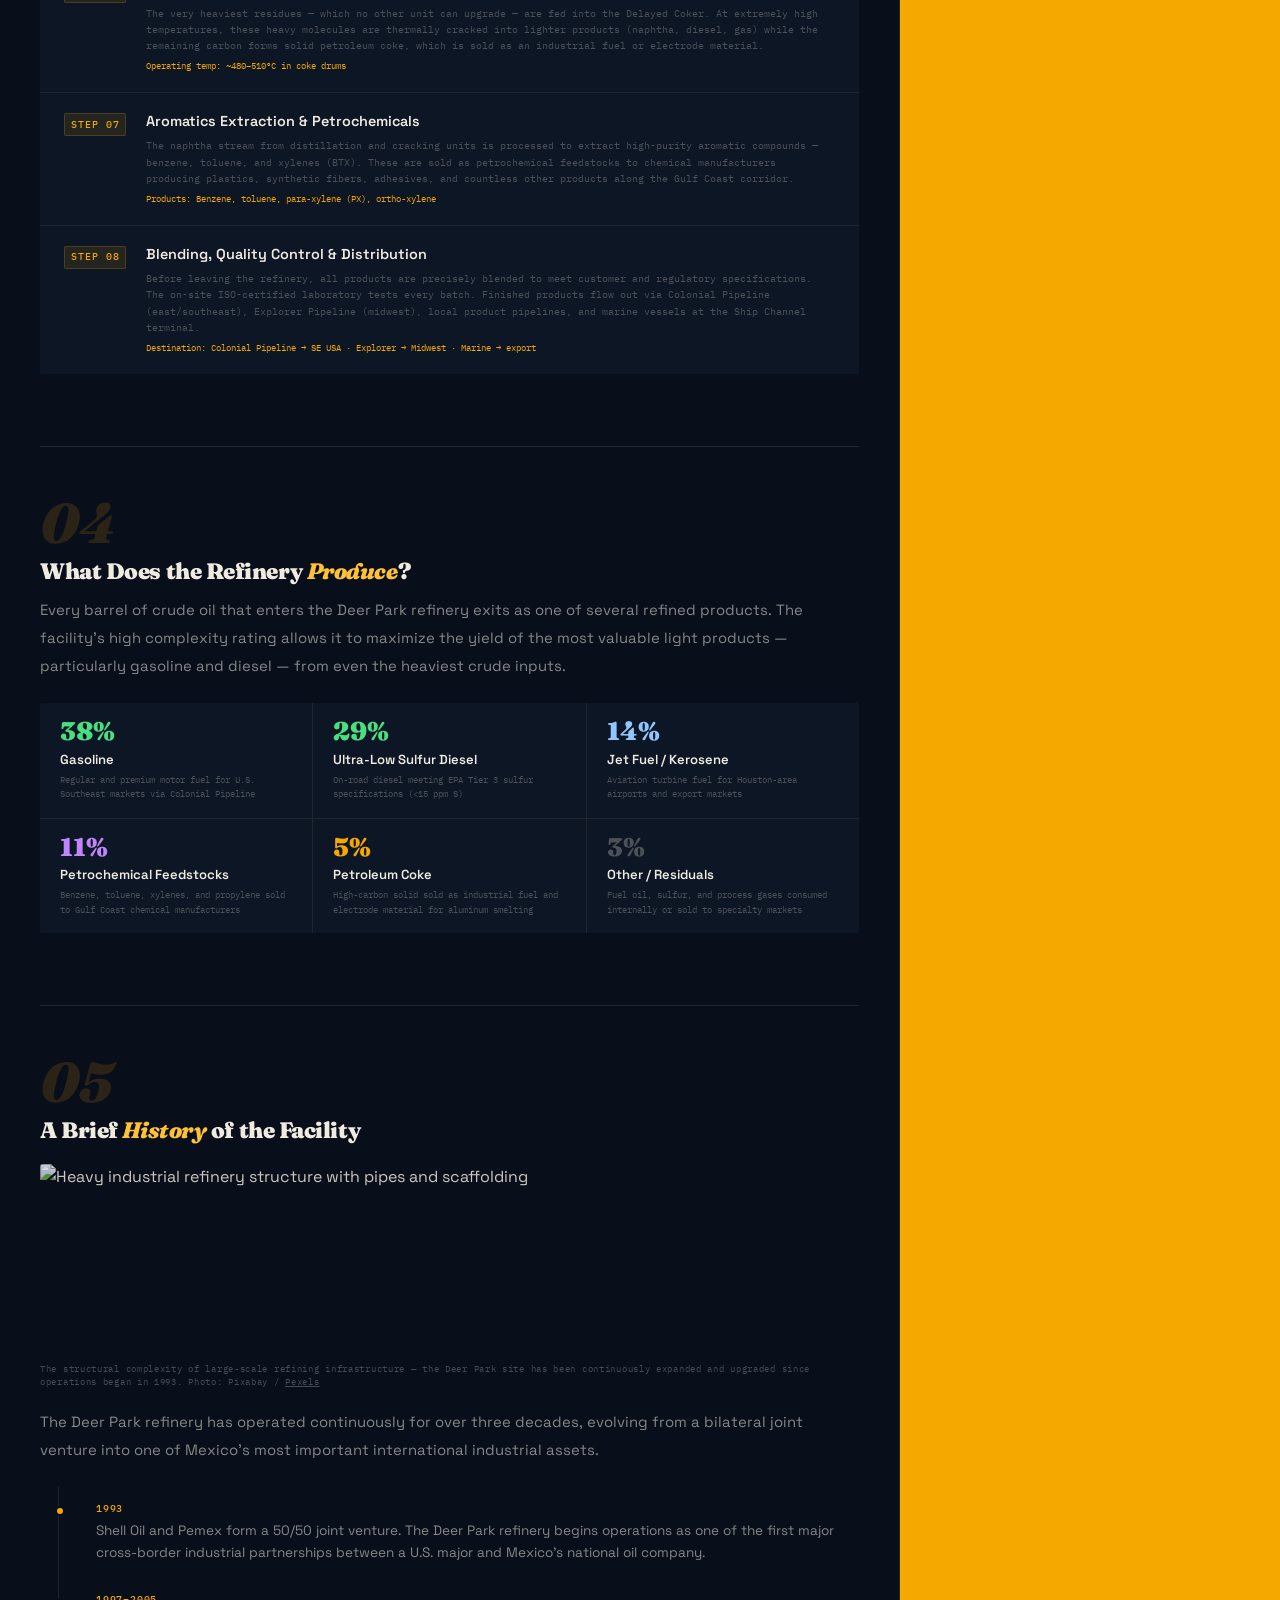
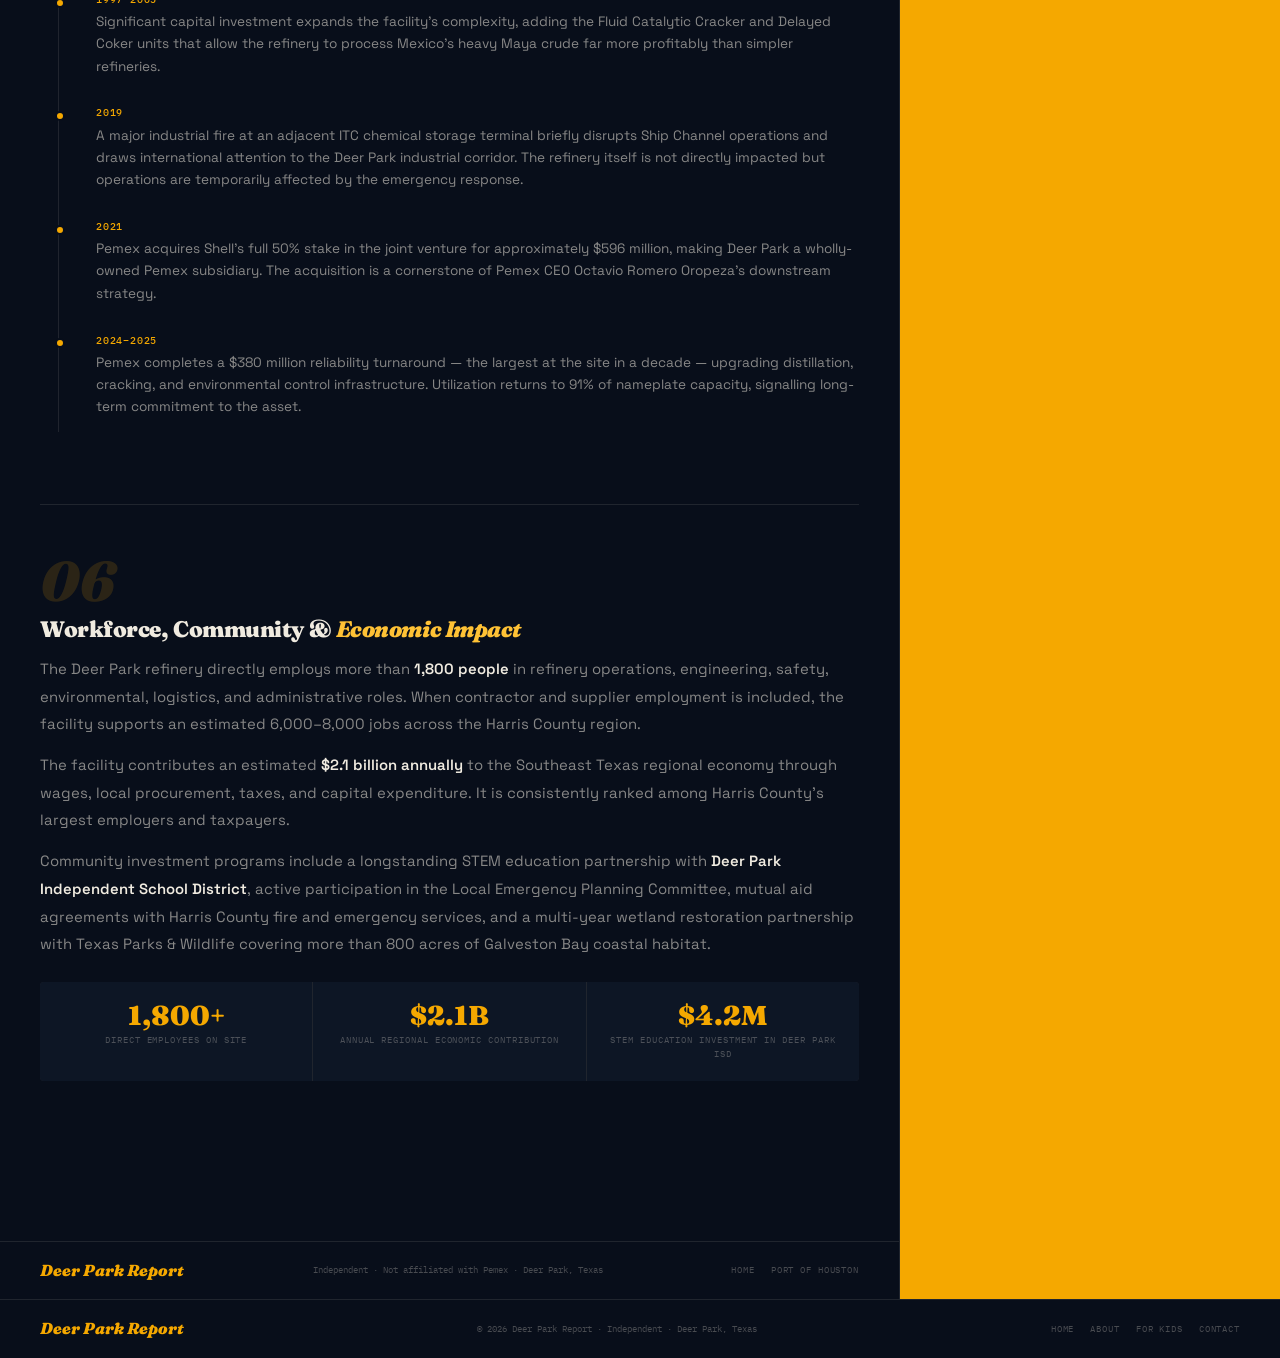
==== commit 75faf577: "Fix existing pages: canonical, schema, nav, dates, drop domain-flip framing index.html / about-pemex" ====
--- a/about-pemex.html
+++ b/about-pemex.html
@@ -3,10 +3,68 @@
 <head>
 <meta charset="UTF-8">
 <meta name="viewport" content="width=device-width, initial-scale=1.0">
-<title>About Pemex Deer Park — How It Works | Deer Park Report</title>
-<meta name="description" content="What is the Pemex Deer Park refinery, how does it work, and why does it matter to the Gulf Coast economy? A complete explainer.">
-<meta name="keywords" content="Pemex Deer Park, how does a refinery work, crude oil refining, Deer Park Texas, petroleum refining process">
+<title>About Pemex Deer Park Refinery — Capacity, History & How It Works | Deer Park Report</title>
+<meta name="description" content="A complete explainer on the Pemex Deer Park refinery — its 340,000 bpd capacity, the 2021 transition from Shell joint venture to full Pemex ownership, the refining process, and why it matters to the Gulf Coast economy.">
 <meta name="referrer" content="no-referrer">
+<meta name="robots" content="index, follow, max-image-preview:large">
+<meta name="author" content="Deer Park Report">
+<meta name="theme-color" content="#080e1a">
+<link rel="canonical" href="https://pemexdeerpark.com/about-pemex.html">
+<link rel="icon" type="image/svg+xml" href="/favicon.svg">
+<meta property="og:type" content="article">
+<meta property="og:title" content="About Pemex Deer Park Refinery — Capacity, History & How It Works">
+<meta property="og:description" content="A complete explainer on the Pemex Deer Park refinery: 340K bpd capacity, the 2021 Shell→Pemex transition, the refining process, and why it matters to the Gulf Coast.">
+<meta property="og:url" content="https://pemexdeerpark.com/about-pemex.html">
+<meta property="og:site_name" content="Deer Park Report">
+<meta property="og:image" content="https://pemexdeerpark.com/og-image.svg">
+<meta property="og:image:width" content="1200">
+<meta property="og:image:height" content="630">
+<meta property="og:locale" content="en_US">
+<meta name="twitter:card" content="summary_large_image">
+<meta name="twitter:title" content="About Pemex Deer Park Refinery — Capacity, History & How It Works">
+<meta name="twitter:description" content="A complete explainer on the Pemex Deer Park refinery and what it does.">
+<meta name="twitter:image" content="https://pemexdeerpark.com/og-image.svg">
+<meta name="geo.region" content="US-TX">
+<meta name="geo.placename" content="Deer Park, Texas">
+<meta name="geo.position" content="29.7233;-95.0931">
+<meta name="ICBM" content="29.7233, -95.0931">
+<script type="application/ld+json">
+{
+  "@context":"https://schema.org",
+  "@graph":[
+    {
+      "@type":"Article",
+      "@id":"https://pemexdeerpark.com/about-pemex.html#article",
+      "headline":"About the Pemex Deer Park Refinery — Capacity, History & How It Works",
+      "description":"Independent explainer on the Pemex Deer Park refinery: 340K bpd capacity, ownership history from Shell JV to full Pemex acquisition in 2021, and an overview of the refining process.",
+      "url":"https://pemexdeerpark.com/about-pemex.html",
+      "isPartOf":{"@id":"https://pemexdeerpark.com/#website"},
+      "author":{"@type":"Organization","name":"Deer Park Report"},
+      "publisher":{"@id":"https://pemexdeerpark.com/#organization"},
+      "image":"https://pemexdeerpark.com/og-image.svg",
+      "about":{"@id":"https://pemexdeerpark.com/#refinery"},
+      "inLanguage":"en-US"
+    },
+    {
+      "@type":"Place",
+      "@id":"https://pemexdeerpark.com/#refinery",
+      "name":"Pemex Deer Park Refinery",
+      "alternateName":["PMX Deer Park","Pemex Deer Park"],
+      "description":"340,000 barrel-per-day petroleum refinery on the Houston Ship Channel in Deer Park, Texas, owned 100% by Petróleos Mexicanos (Pemex) since January 2022. Originally a 50/50 joint venture with Shell from 1993.",
+      "geo":{"@type":"GeoCoordinates","latitude":29.7233,"longitude":-95.0931},
+      "address":{"@type":"PostalAddress","streetAddress":"5900 Highway 225","addressLocality":"Deer Park","addressRegion":"TX","postalCode":"77536","addressCountry":"US"},
+      "containedInPlace":{"@type":"AdministrativeArea","name":"Harris County, Texas"}
+    },
+    {
+      "@type":"BreadcrumbList",
+      "itemListElement":[
+        {"@type":"ListItem","position":1,"name":"Home","item":"https://pemexdeerpark.com/"},
+        {"@type":"ListItem","position":2,"name":"About the Refinery","item":"https://pemexdeerpark.com/about-pemex.html"}
+      ]
+    }
+  ]
+}
+</script>
 <link href="https://fonts.googleapis.com/css2?family=Space+Grotesk:wght@300;400;500;600;700&family=Fraunces:ital,opsz,wght@0,9..144,300;0,9..144,700;0,9..144,900;1,9..144,700;1,9..144,900&family=IBM+Plex+Mono:wght@400;500&display=swap" rel="stylesheet">
 <style>
 :root{--navy:#080e1a;--navy2:#0d1625;--navy3:#111e30;--amber:#f5a800;--amber2:#e09600;--amber3:#ffc235;--cream:#f0ebe0;--ink:#080e1a;--mid:rgba(240,235,224,0.55);--dim:rgba(240,235,224,0.28);--rule:rgba(240,235,224,0.1);--rule2:rgba(240,235,224,0.06);--mono:'IBM Plex Mono',monospace;--sans:'Space Grotesk',sans-serif;--serif:'Fraunces',Georgia,serif}
@@ -154,15 +212,19 @@
 <div class="split">
   <div class="left">
     <div class="logo-bar">
-      <div><div class="pub-name">Deer Park <em>Report</em></div><div style="font-family:var(--mono);font-size:.56rem;letter-spacing:.14em;text-transform:uppercase;color:var(--dim);margin-top:.25rem">Gulf Coast Energy Intelligence · Independent</div></div>
-      <div class="pub-meta">Friday, Apr 25 2025<br>Deer Park, Texas<br>Vol. IV · Issue 16</div>
+      <div><a href="/" style="text-decoration:none"><div class="pub-name">Deer Park <em>Report</em></div></a><div style="font-family:var(--mono);font-size:.56rem;letter-spacing:.14em;text-transform:uppercase;color:var(--dim);margin-top:.25rem">Gulf Coast Energy Intelligence · Independent</div></div>
+      <div class="pub-meta" id="current-date">Deer Park, Texas<br>Harris County</div>
     </div>
-    <div class="left-nav">
-      <a class="ln" href="index.html">Top Stories</a>
-      <a class="ln" href="index.html#ops">Operations</a>
-      <a class="ln active" href="about-pemex.html">About Pemex Deer Park</a>
-      <a class="ln" href="houston.html">Port of Houston</a>
-    </div>
+    <nav class="left-nav" aria-label="Primary">
+      <a class="ln" href="/">Home</a>
+      <a class="ln" href="/news.html">News</a>
+      <a class="ln" href="/air-quality.html">Air Quality</a>
+      <a class="ln" href="/kids.html">For Kids</a>
+      <a class="ln" href="/jobs.html">Jobs</a>
+      <a class="ln" href="/houston.html">Ship Channel</a>
+      <a class="ln" href="/incidents.html">Incidents</a>
+      <a class="ln active" href="/about-pemex.html" aria-current="page">About the Refinery</a>
+    </nav>
 
     <div class="left-content">
       <img class="img-banner" src="https://images.pexels.com/photos/15970032/pexels-photo-15970032.jpeg?auto=compress&cs=tinysrgb&w=1200&h=520&fit=crop" alt="Oil refinery plant with distillation towers and pipelines" referrerpolicy="no-referrer" loading="lazy">
@@ -369,16 +431,33 @@
         <div class="fact-row"><div class="fr-lbl">Canadian Heavy / Other</div><div class="fr-val">12%</div></div>
       </div>
       <div class="nav-links-rp">
-        <a class="nav-link-rp" href="index.html">← Back to Top Stories</a>
-        <a class="nav-link-rp" href="houston.html">Port of Houston →</a>
+        <a class="nav-link-rp" href="/">← Back to Home</a>
+        <a class="nav-link-rp" href="/houston.html">Port of Houston →</a>
+        <a class="nav-link-rp" href="/jobs.html">Refinery Jobs →</a>
+        <a class="nav-link-rp" href="/incidents.html">Incident History →</a>
       </div>
     </div>
   </div>
 </div>
 
+<footer class="left-footer" style="background:var(--navy);border-top:1px solid var(--rule)">
+  <div class="lf-brand">Deer Park Report</div>
+  <div class="lf-copy">&copy; <span id="copy-year">2026</span> Deer Park Report · Independent · Deer Park, Texas</div>
+  <div class="lf-links">
+    <a href="/">Home</a>
+    <a href="/about.html">About</a>
+    <a href="/kids.html">For Kids</a>
+    <a href="/contact.html">Contact</a>
+  </div>
+</footer>
+
 <script>
 const rObs=new IntersectionObserver(es=>{es.forEach(e=>{if(e.isIntersecting)e.target.classList.add('on')})},{threshold:.1});
 document.querySelectorAll('.reveal').forEach(el=>rObs.observe(el));
+const d=new Date();
+const cd=document.getElementById('current-date');
+if(cd) cd.innerHTML = d.toLocaleDateString('en-US',{weekday:'long',month:'long',day:'numeric',year:'numeric'}) + '<br>Deer Park, Texas · Harris County';
+const cy=document.getElementById('copy-year'); if(cy) cy.textContent = d.getFullYear();
 </script>
 </body>
 </html>
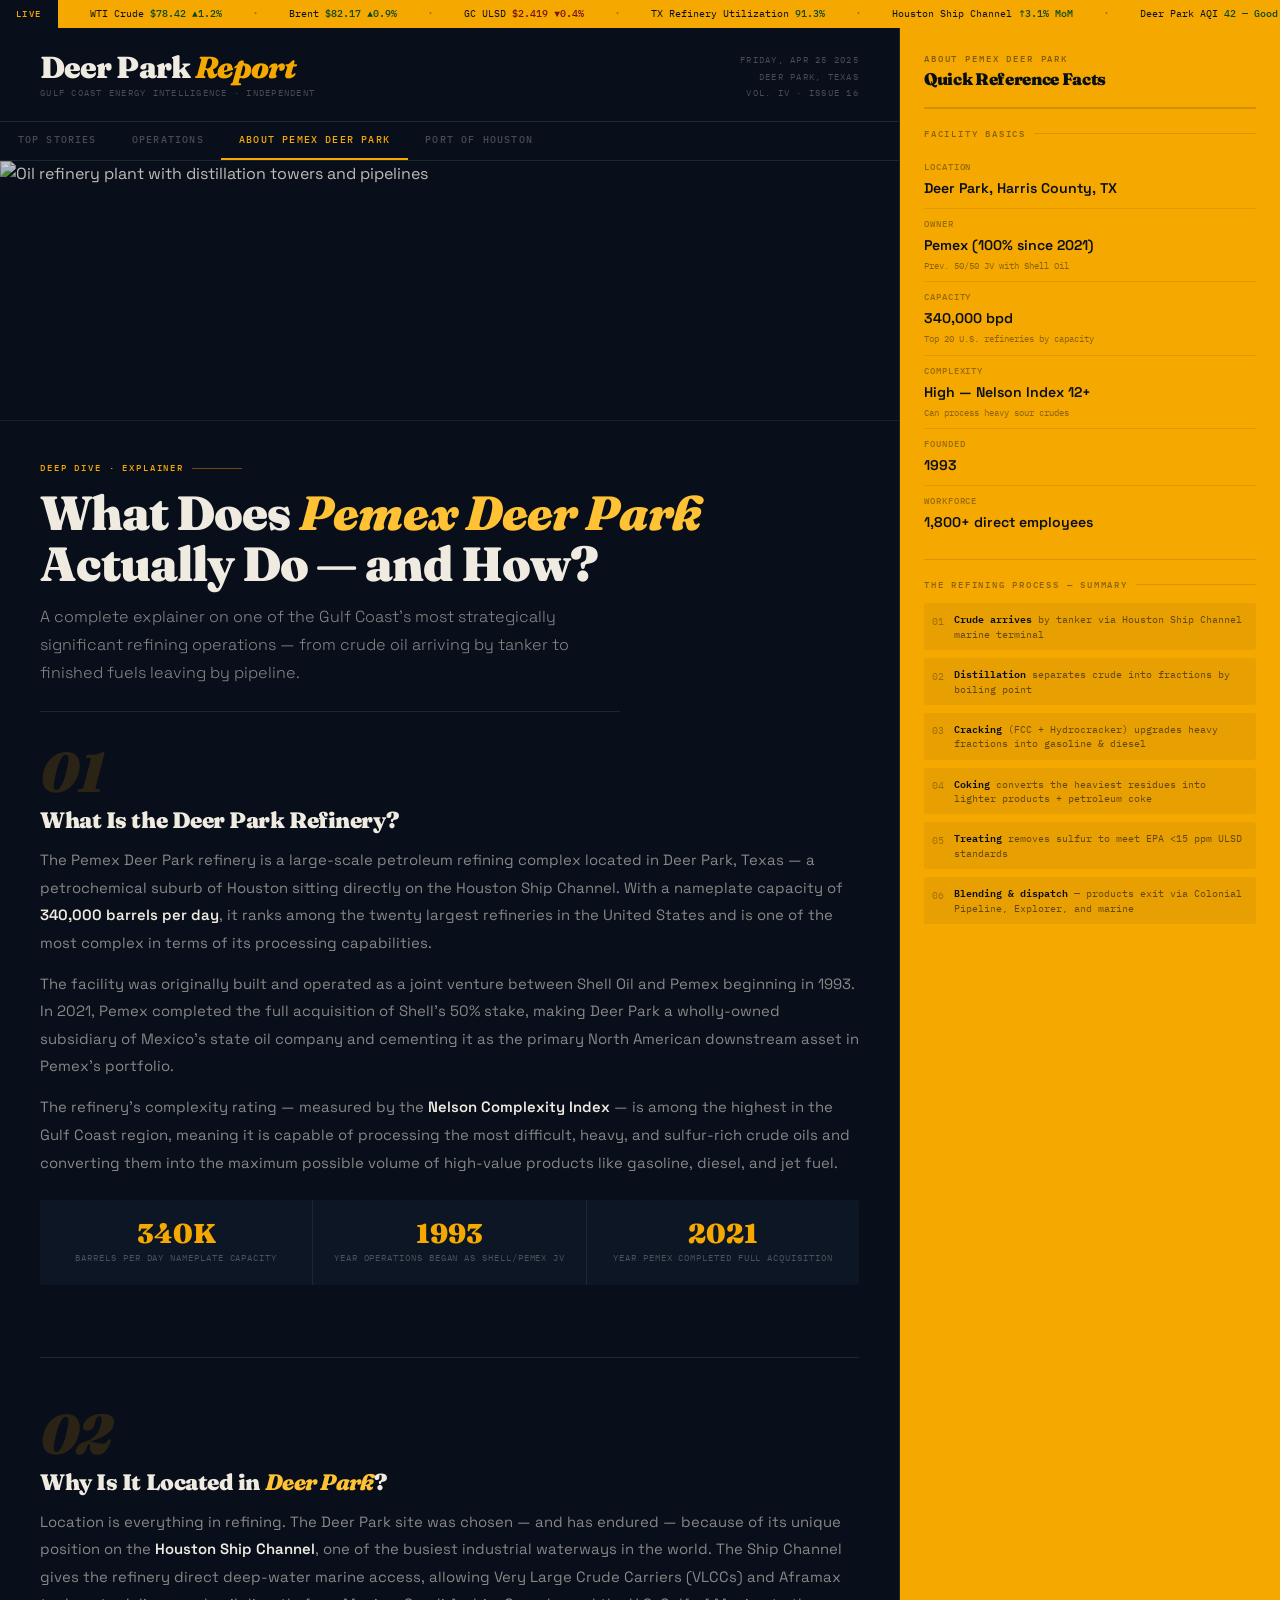
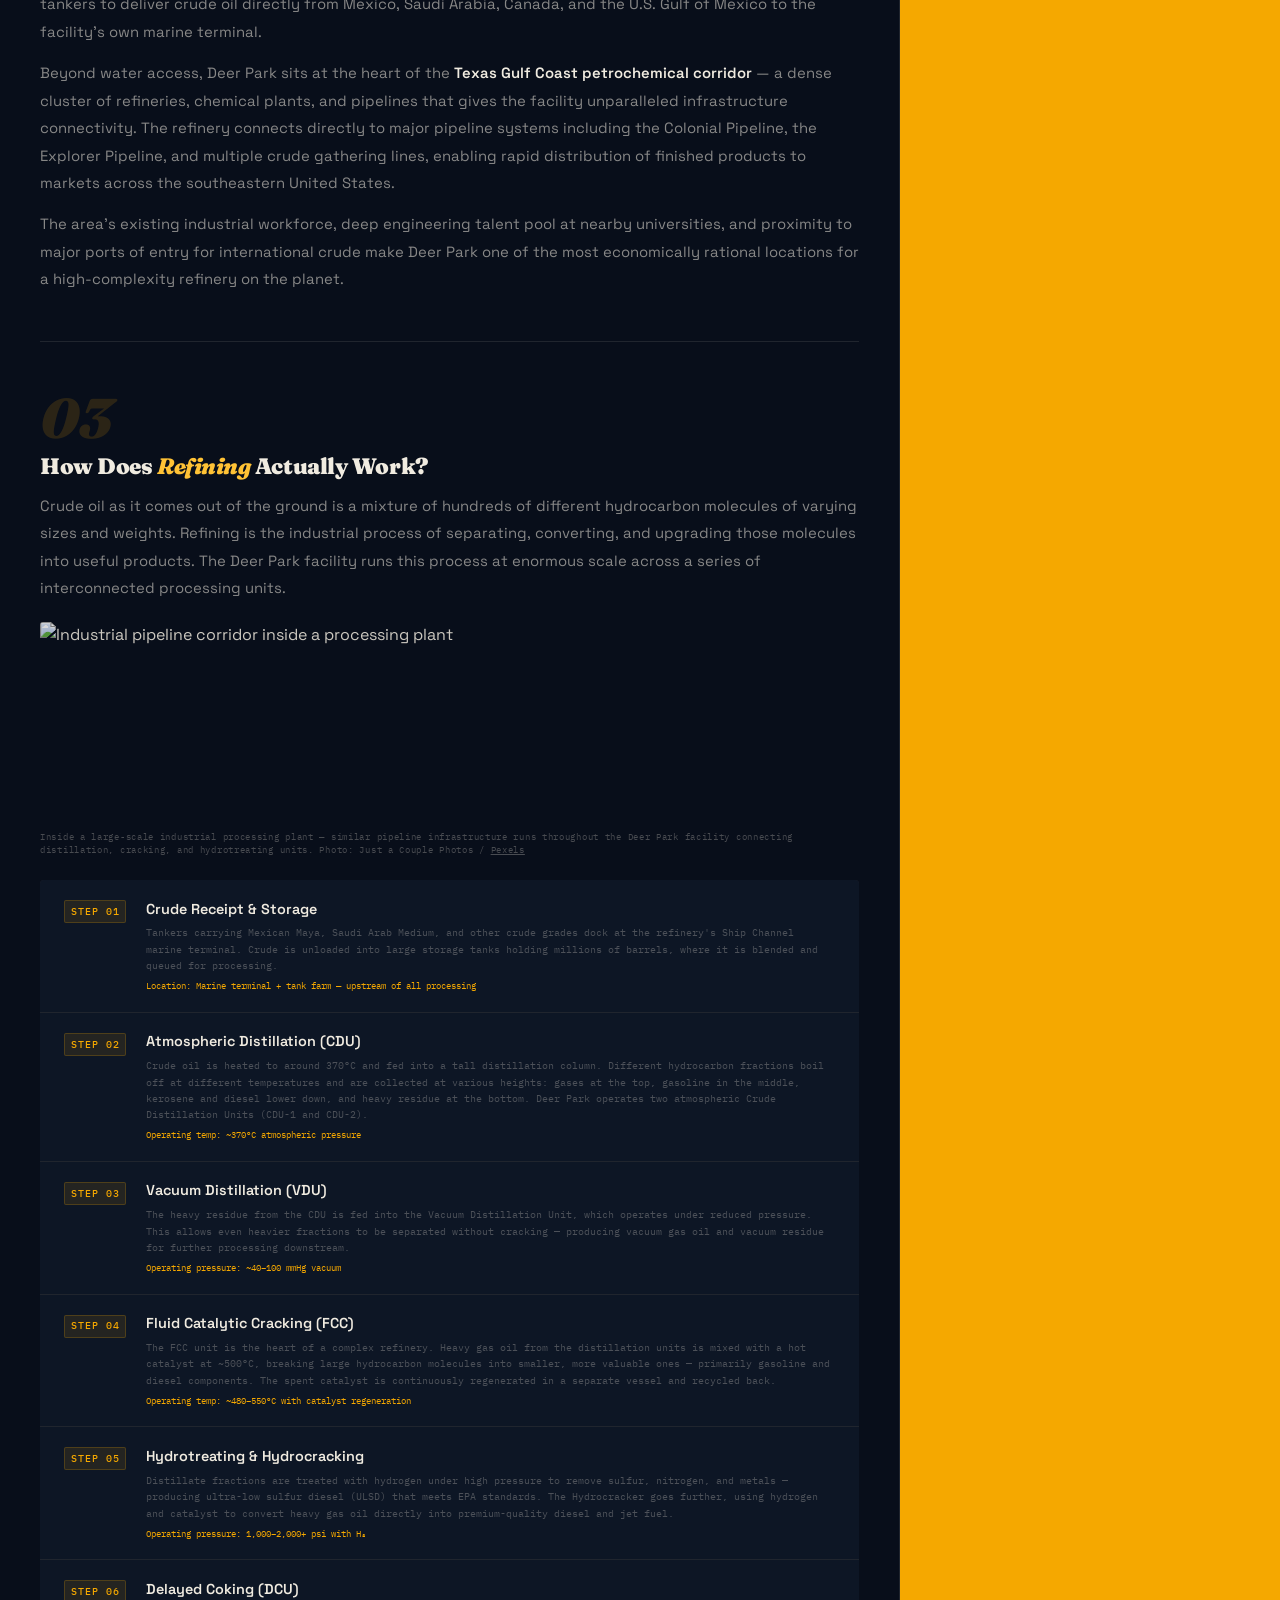
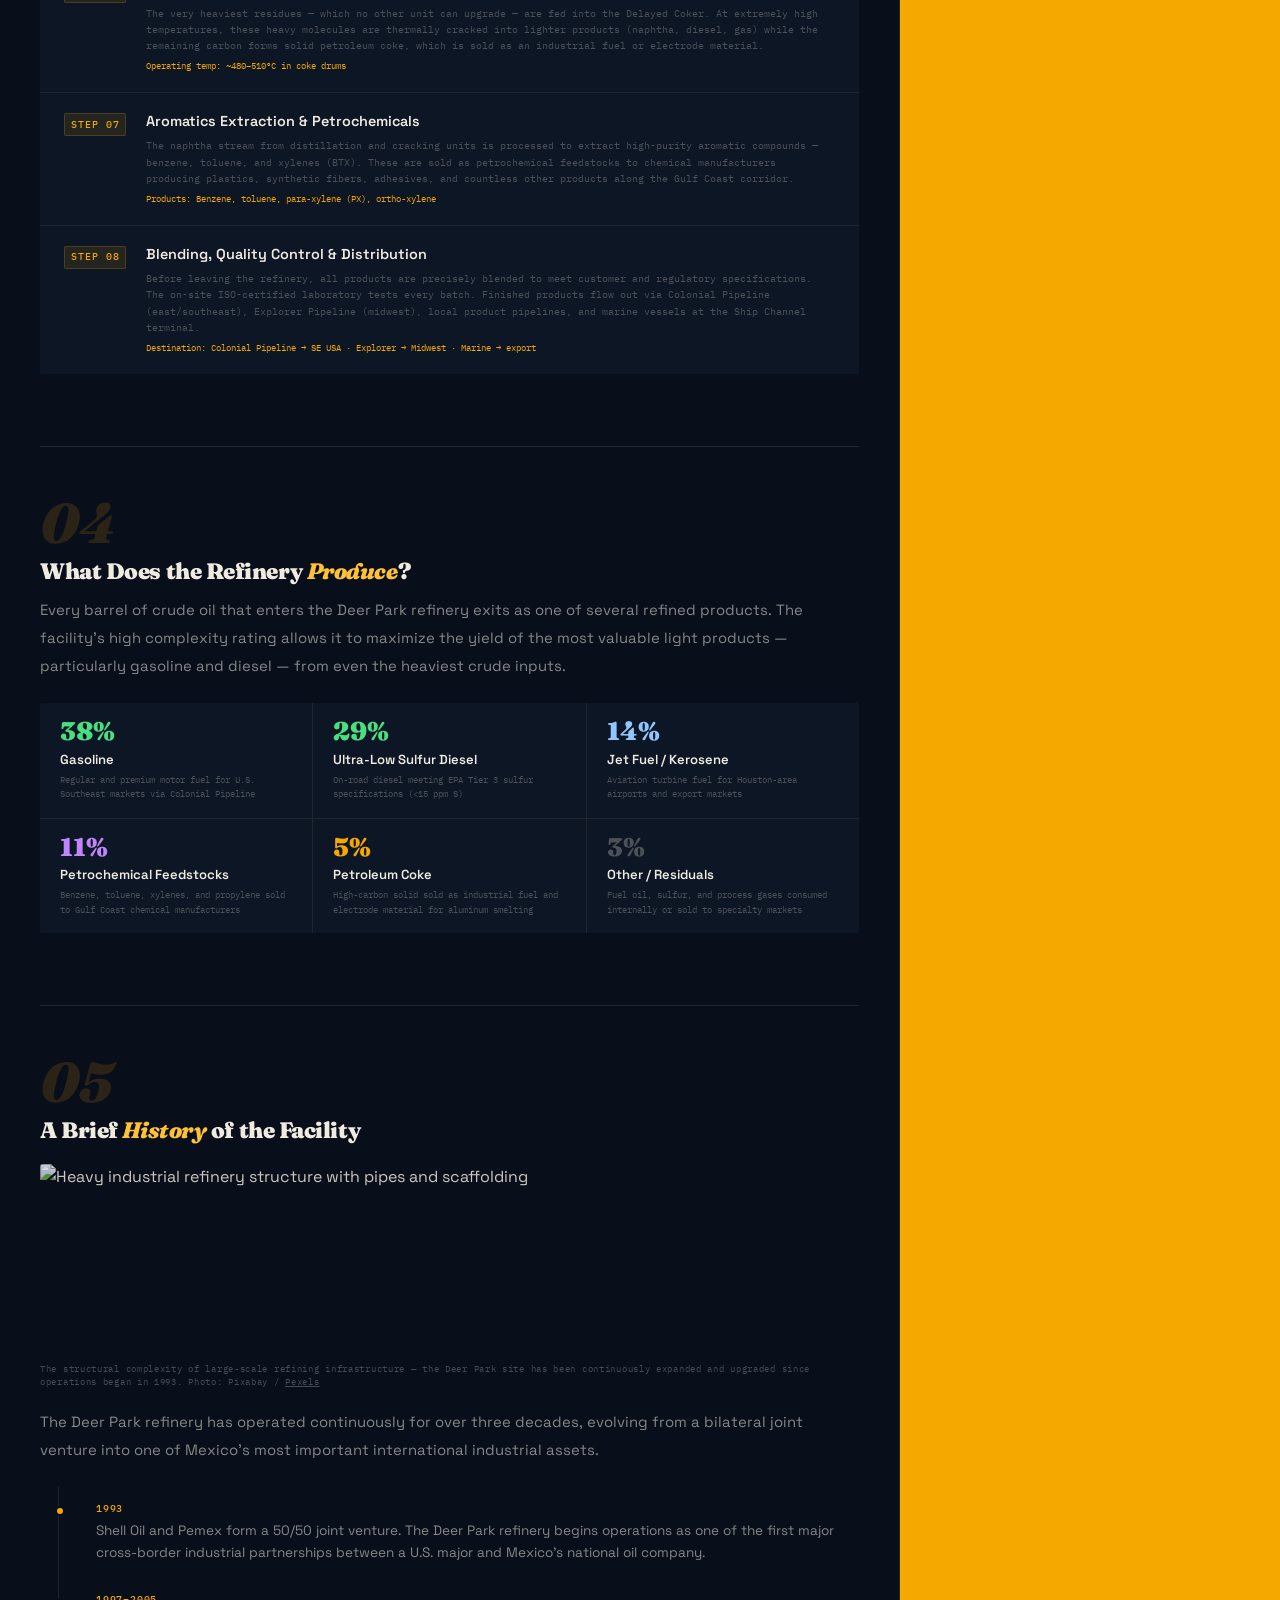
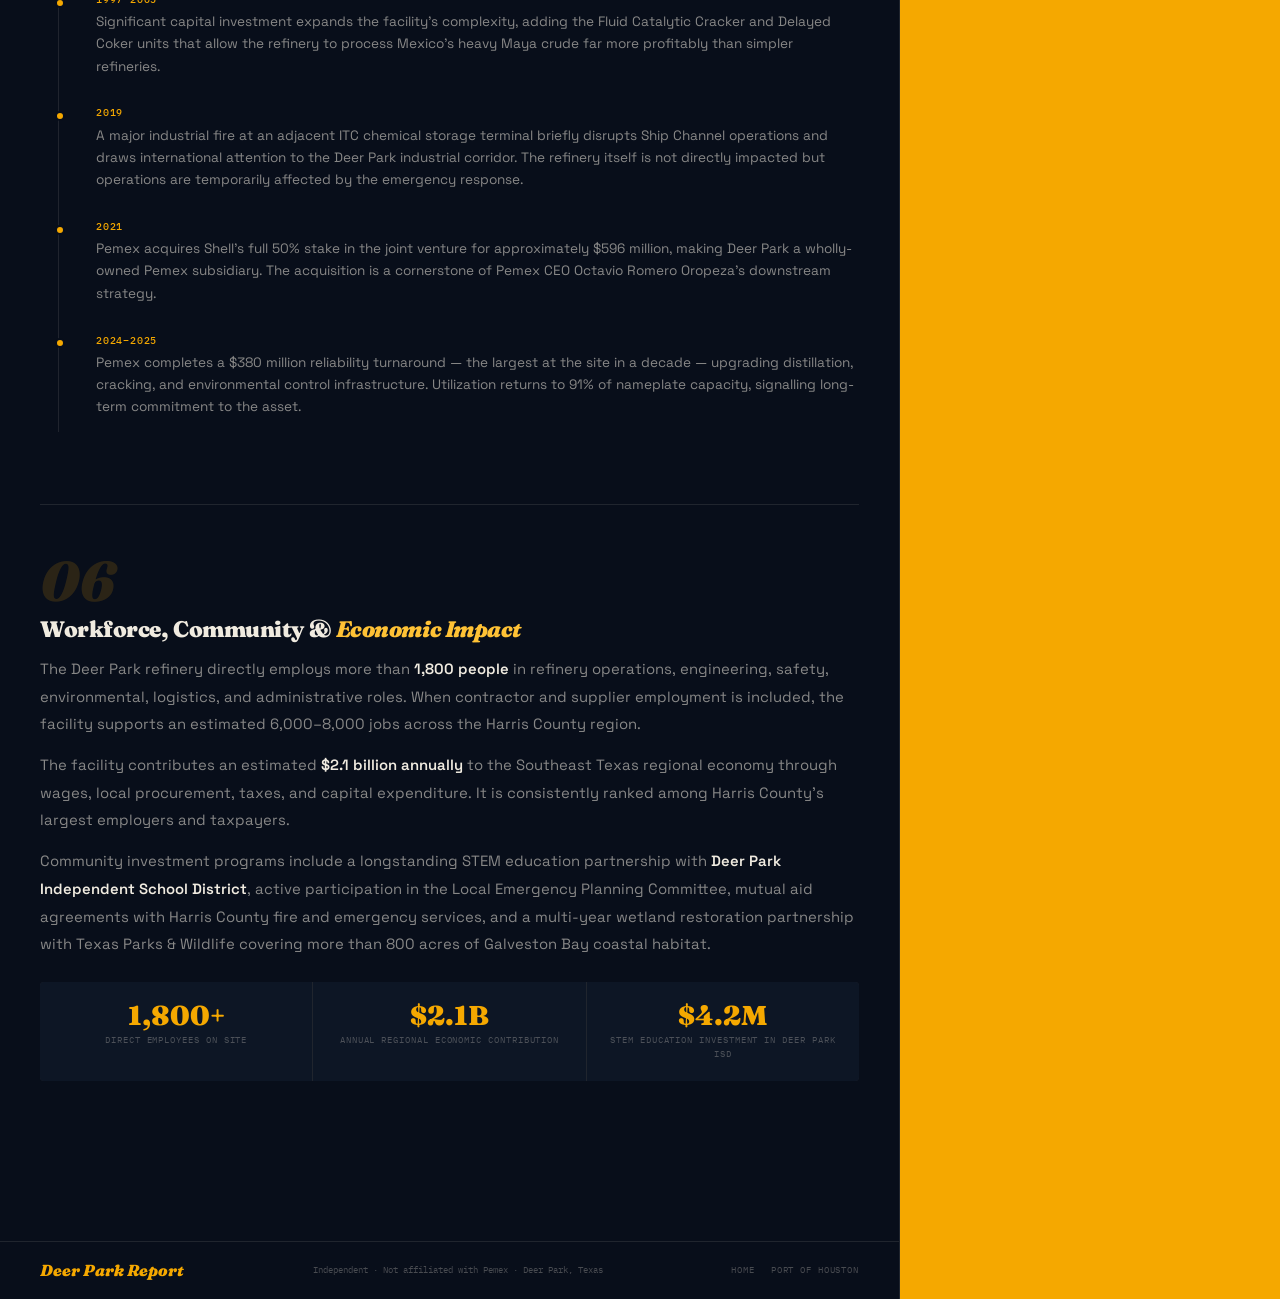
==== commit eaada9fb: "Improve technical SEO: link orphan pages, upgrade duplicate content, expand sitemap - Promote the fu" ====
--- a/about-pemex.html
+++ b/about-pemex.html
@@ -3,68 +3,58 @@
 <head>
 <meta charset="UTF-8">
 <meta name="viewport" content="width=device-width, initial-scale=1.0">
-<title>About Pemex Deer Park Refinery — Capacity, History & How It Works | Deer Park Report</title>
-<meta name="description" content="A complete explainer on the Pemex Deer Park refinery — its 340,000 bpd capacity, the 2021 transition from Shell joint venture to full Pemex ownership, the refining process, and why it matters to the Gulf Coast economy.">
-<meta name="referrer" content="no-referrer">
-<meta name="robots" content="index, follow, max-image-preview:large">
+<title>What Does Pemex Deer Park Do? How the Refinery Works | Deer Park Report</title>
+<meta name="description" content="Complete explainer on the Pemex Deer Park refinery — what it does, how crude oil refining works step by step, its history, products, workforce and economic impact in Deer Park, Texas.">
+<meta name="keywords" content="Pemex Deer Park, how does Pemex Deer Park work, Pemex Deer Park refinery explained, crude oil refining Texas, Deer Park refinery history, PMX Deer Park operations, Pemex Texas downstream">
+<meta name="robots" content="index, follow">
 <meta name="author" content="Deer Park Report">
-<meta name="theme-color" content="#080e1a">
-<link rel="canonical" href="https://pemexdeerpark.com/about-pemex.html">
-<link rel="icon" type="image/svg+xml" href="/favicon.svg">
+<link rel="canonical" href="https://www.pemexdeerpark.com/about-pemex.html">
+<!-- Open Graph -->
 <meta property="og:type" content="article">
-<meta property="og:title" content="About Pemex Deer Park Refinery — Capacity, History & How It Works">
-<meta property="og:description" content="A complete explainer on the Pemex Deer Park refinery: 340K bpd capacity, the 2021 Shell→Pemex transition, the refining process, and why it matters to the Gulf Coast.">
-<meta property="og:url" content="https://pemexdeerpark.com/about-pemex.html">
+<meta property="og:title" content="What Does Pemex Deer Park Do? How the Refinery Works">
+<meta property="og:description" content="A complete guide to the Pemex Deer Park refinery — how crude oil refining works, the facility's history, what it produces, and its economic impact on the Gulf Coast.">
+<meta property="og:url" content="https://www.pemexdeerpark.com/about-pemex.html">
 <meta property="og:site_name" content="Deer Park Report">
-<meta property="og:image" content="https://pemexdeerpark.com/og-image.svg">
-<meta property="og:image:width" content="1200">
-<meta property="og:image:height" content="630">
-<meta property="og:locale" content="en_US">
+<meta property="og:image" content="https://images.pexels.com/photos/15970032/pexels-photo-15970032.jpeg?auto=compress&cs=tinysrgb&w=1200&h=630&fit=crop">
+<!-- Twitter Card -->
 <meta name="twitter:card" content="summary_large_image">
-<meta name="twitter:title" content="About Pemex Deer Park Refinery — Capacity, History & How It Works">
-<meta name="twitter:description" content="A complete explainer on the Pemex Deer Park refinery and what it does.">
-<meta name="twitter:image" content="https://pemexdeerpark.com/og-image.svg">
-<meta name="geo.region" content="US-TX">
-<meta name="geo.placename" content="Deer Park, Texas">
-<meta name="geo.position" content="29.7233;-95.0931">
-<meta name="ICBM" content="29.7233, -95.0931">
+<meta name="twitter:title" content="What Does Pemex Deer Park Do? How the Refinery Works">
+<meta name="twitter:description" content="Complete guide to the Pemex Deer Park refinery — operations, history, products and economic impact in Deer Park, Texas.">
+<meta name="twitter:image" content="https://images.pexels.com/photos/15970032/pexels-photo-15970032.jpeg?auto=compress&cs=tinysrgb&w=1200&h=630&fit=crop">
+<!-- JSON-LD Structured Data -->
 <script type="application/ld+json">
 {
-  "@context":"https://schema.org",
-  "@graph":[
-    {
-      "@type":"Article",
-      "@id":"https://pemexdeerpark.com/about-pemex.html#article",
-      "headline":"About the Pemex Deer Park Refinery — Capacity, History & How It Works",
-      "description":"Independent explainer on the Pemex Deer Park refinery: 340K bpd capacity, ownership history from Shell JV to full Pemex acquisition in 2021, and an overview of the refining process.",
-      "url":"https://pemexdeerpark.com/about-pemex.html",
-      "isPartOf":{"@id":"https://pemexdeerpark.com/#website"},
-      "author":{"@type":"Organization","name":"Deer Park Report"},
-      "publisher":{"@id":"https://pemexdeerpark.com/#organization"},
-      "image":"https://pemexdeerpark.com/og-image.svg",
-      "about":{"@id":"https://pemexdeerpark.com/#refinery"},
-      "inLanguage":"en-US"
-    },
-    {
-      "@type":"Place",
-      "@id":"https://pemexdeerpark.com/#refinery",
-      "name":"Pemex Deer Park Refinery",
-      "alternateName":["PMX Deer Park","Pemex Deer Park"],
-      "description":"340,000 barrel-per-day petroleum refinery on the Houston Ship Channel in Deer Park, Texas, owned 100% by Petróleos Mexicanos (Pemex) since January 2022. Originally a 50/50 joint venture with Shell from 1993.",
-      "geo":{"@type":"GeoCoordinates","latitude":29.7233,"longitude":-95.0931},
-      "address":{"@type":"PostalAddress","streetAddress":"5900 Highway 225","addressLocality":"Deer Park","addressRegion":"TX","postalCode":"77536","addressCountry":"US"},
-      "containedInPlace":{"@type":"AdministrativeArea","name":"Harris County, Texas"}
-    },
-    {
-      "@type":"BreadcrumbList",
-      "itemListElement":[
-        {"@type":"ListItem","position":1,"name":"Home","item":"https://pemexdeerpark.com/"},
-        {"@type":"ListItem","position":2,"name":"About the Refinery","item":"https://pemexdeerpark.com/about-pemex.html"}
-      ]
+  "@context": "https://schema.org",
+  "@type": "Article",
+  "headline": "What Does Pemex Deer Park Do — and How?",
+  "description": "Complete explainer on the Pemex Deer Park refinery — crude oil refining process, facility history, products, workforce and economic impact.",
+  "url": "https://www.pemexdeerpark.com/about-pemex.html",
+  "image": "https://images.pexels.com/photos/15970032/pexels-photo-15970032.jpeg?auto=compress&cs=tinysrgb&w=1200&h=630&fit=crop",
+  "publisher": {
+    "@type": "Organization",
+    "name": "Deer Park Report",
+    "url": "https://www.pemexdeerpark.com/"
+  },
+  "mainEntityOfPage": {
+    "@type": "WebPage",
+    "@id": "https://www.pemexdeerpark.com/about-pemex.html"
+  },
+  "about": {
+    "@type": "Organization",
+    "name": "Pemex Deer Park",
+    "alternateName": "PMX Deer Park",
+    "description": "340,000 bpd petroleum refinery in Deer Park, Texas, owned by Petróleos Mexicanos",
+    "address": {
+      "@type": "PostalAddress",
+      "addressLocality": "Deer Park",
+      "addressRegion": "TX",
+      "addressCountry": "US"
     }
-  ]
+  },
+  "keywords": "Pemex Deer Park, crude oil refining, petroleum refinery Texas, Houston Ship Channel refinery, PMX Deer Park"
 }
 </script>
+<meta name="referrer" content="no-referrer">
 <link href="https://fonts.googleapis.com/css2?family=Space+Grotesk:wght@300;400;500;600;700&family=Fraunces:ital,opsz,wght@0,9..144,300;0,9..144,700;0,9..144,900;1,9..144,700;1,9..144,900&family=IBM+Plex+Mono:wght@400;500&display=swap" rel="stylesheet">
 <style>
 :root{--navy:#080e1a;--navy2:#0d1625;--navy3:#111e30;--amber:#f5a800;--amber2:#e09600;--amber3:#ffc235;--cream:#f0ebe0;--ink:#080e1a;--mid:rgba(240,235,224,0.55);--dim:rgba(240,235,224,0.28);--rule:rgba(240,235,224,0.1);--rule2:rgba(240,235,224,0.06);--mono:'IBM Plex Mono',monospace;--sans:'Space Grotesk',sans-serif;--serif:'Fraunces',Georgia,serif}
@@ -212,19 +202,15 @@
 <div class="split">
   <div class="left">
     <div class="logo-bar">
-      <div><a href="/" style="text-decoration:none"><div class="pub-name">Deer Park <em>Report</em></div></a><div style="font-family:var(--mono);font-size:.56rem;letter-spacing:.14em;text-transform:uppercase;color:var(--dim);margin-top:.25rem">Gulf Coast Energy Intelligence · Independent</div></div>
-      <div class="pub-meta" id="current-date">Deer Park, Texas<br>Harris County</div>
+      <div><div class="pub-name">Deer Park <em>Report</em></div><div style="font-family:var(--mono);font-size:.56rem;letter-spacing:.14em;text-transform:uppercase;color:var(--dim);margin-top:.25rem">Gulf Coast Energy Intelligence · Independent</div></div>
+      <div class="pub-meta">Friday, Apr 25 2025<br>Deer Park, Texas<br>Vol. IV · Issue 16</div>
     </div>
-    <nav class="left-nav" aria-label="Primary">
-      <a class="ln" href="/">Home</a>
-      <a class="ln" href="/news.html">News</a>
-      <a class="ln" href="/air-quality.html">Air Quality</a>
-      <a class="ln" href="/kids.html">For Kids</a>
-      <a class="ln" href="/jobs.html">Jobs</a>
-      <a class="ln" href="/houston.html">Ship Channel</a>
-      <a class="ln" href="/incidents.html">Incidents</a>
-      <a class="ln active" href="/about-pemex.html" aria-current="page">About the Refinery</a>
-    </nav>
+    <div class="left-nav">
+      <a class="ln" href="index.html">Top Stories</a>
+      <a class="ln" href="index.html#ops">Operations</a>
+      <a class="ln active" href="about-pemex.html">About Pemex Deer Park</a>
+      <a class="ln" href="houston.html">Port of Houston</a>
+    </div>
 
     <div class="left-content">
       <img class="img-banner" src="https://images.pexels.com/photos/15970032/pexels-photo-15970032.jpeg?auto=compress&cs=tinysrgb&w=1200&h=520&fit=crop" alt="Oil refinery plant with distillation towers and pipelines" referrerpolicy="no-referrer" loading="lazy">
@@ -431,33 +417,16 @@
         <div class="fact-row"><div class="fr-lbl">Canadian Heavy / Other</div><div class="fr-val">12%</div></div>
       </div>
       <div class="nav-links-rp">
-        <a class="nav-link-rp" href="/">← Back to Home</a>
-        <a class="nav-link-rp" href="/houston.html">Port of Houston →</a>
-        <a class="nav-link-rp" href="/jobs.html">Refinery Jobs →</a>
-        <a class="nav-link-rp" href="/incidents.html">Incident History →</a>
+        <a class="nav-link-rp" href="index.html">← Back to Top Stories</a>
+        <a class="nav-link-rp" href="houston.html">Port of Houston →</a>
       </div>
     </div>
   </div>
 </div>
 
-<footer class="left-footer" style="background:var(--navy);border-top:1px solid var(--rule)">
-  <div class="lf-brand">Deer Park Report</div>
-  <div class="lf-copy">&copy; <span id="copy-year">2026</span> Deer Park Report · Independent · Deer Park, Texas</div>
-  <div class="lf-links">
-    <a href="/">Home</a>
-    <a href="/about.html">About</a>
-    <a href="/kids.html">For Kids</a>
-    <a href="/contact.html">Contact</a>
-  </div>
-</footer>
-
 <script>
 const rObs=new IntersectionObserver(es=>{es.forEach(e=>{if(e.isIntersecting)e.target.classList.add('on')})},{threshold:.1});
 document.querySelectorAll('.reveal').forEach(el=>rObs.observe(el));
-const d=new Date();
-const cd=document.getElementById('current-date');
-if(cd) cd.innerHTML = d.toLocaleDateString('en-US',{weekday:'long',month:'long',day:'numeric',year:'numeric'}) + '<br>Deer Park, Texas · Harris County';
-const cy=document.getElementById('copy-year'); if(cy) cy.textContent = d.getFullYear();
 </script>
 </body>
 </html>
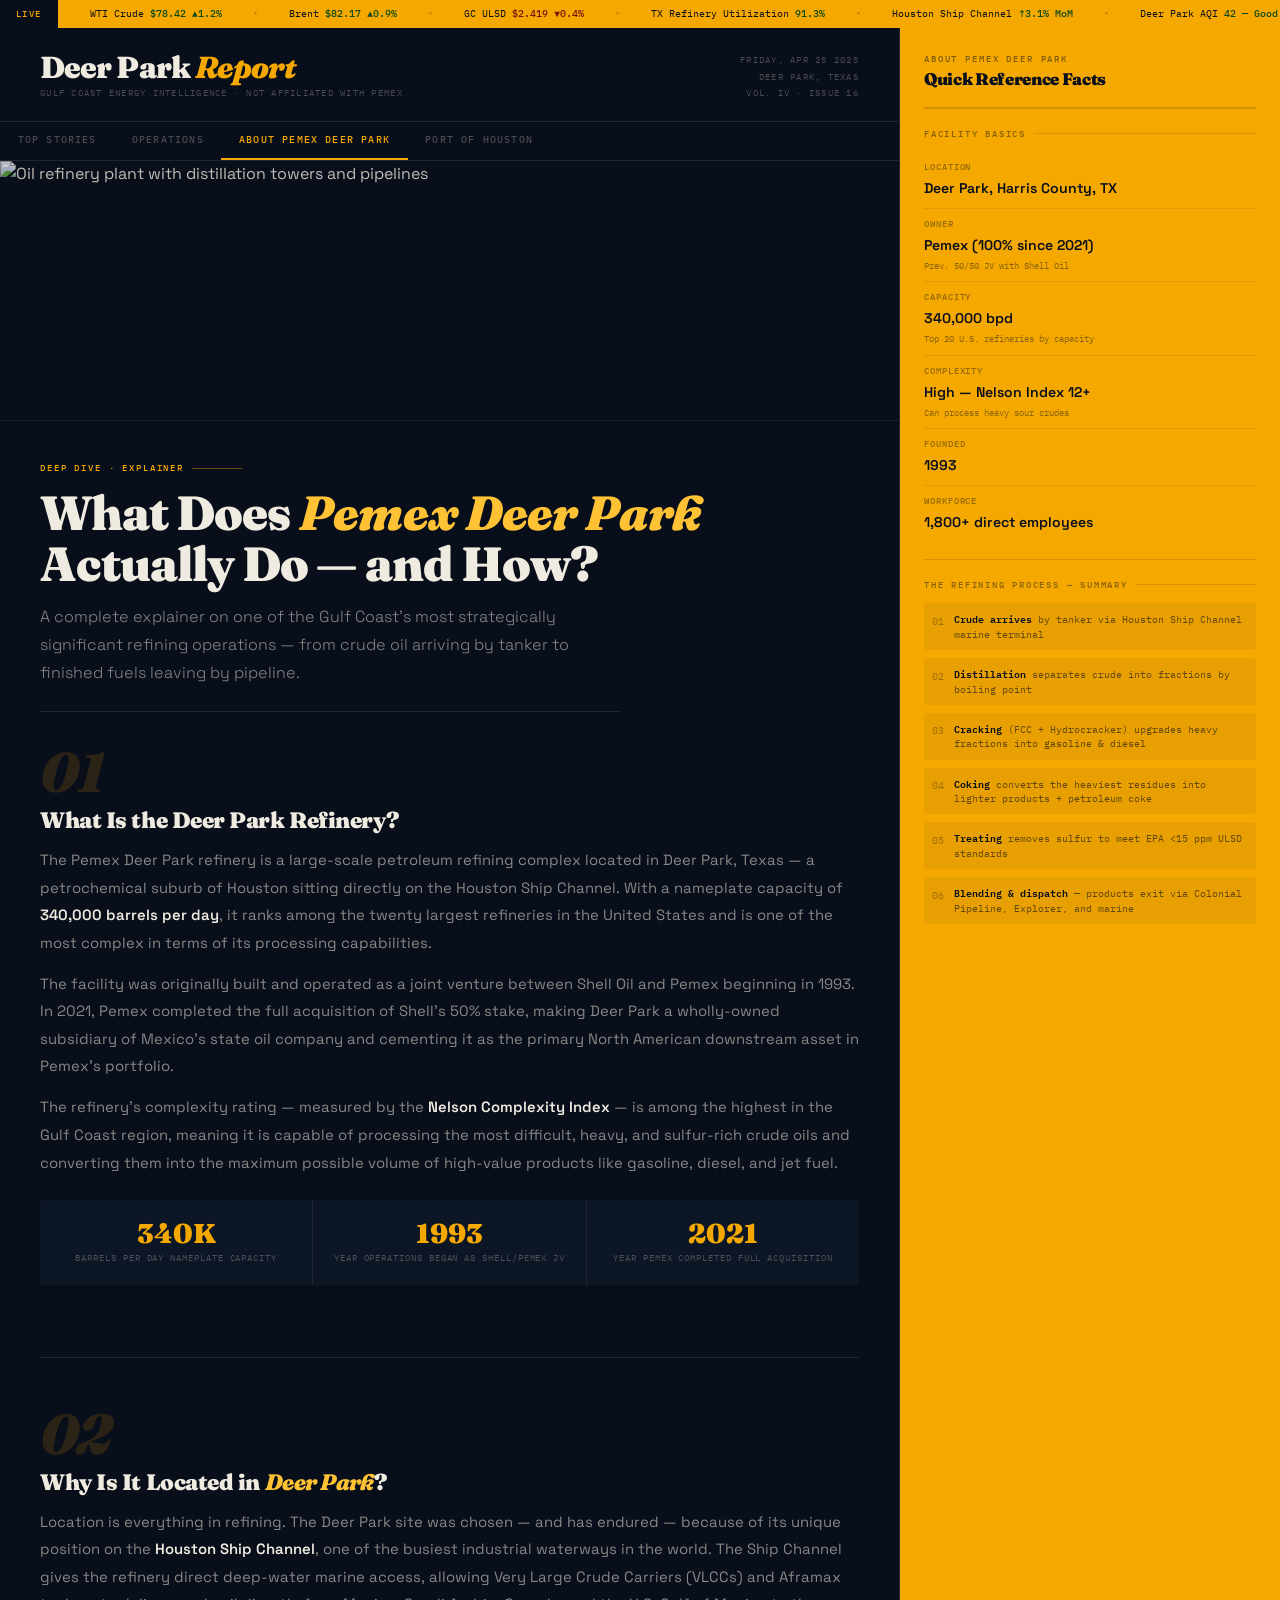
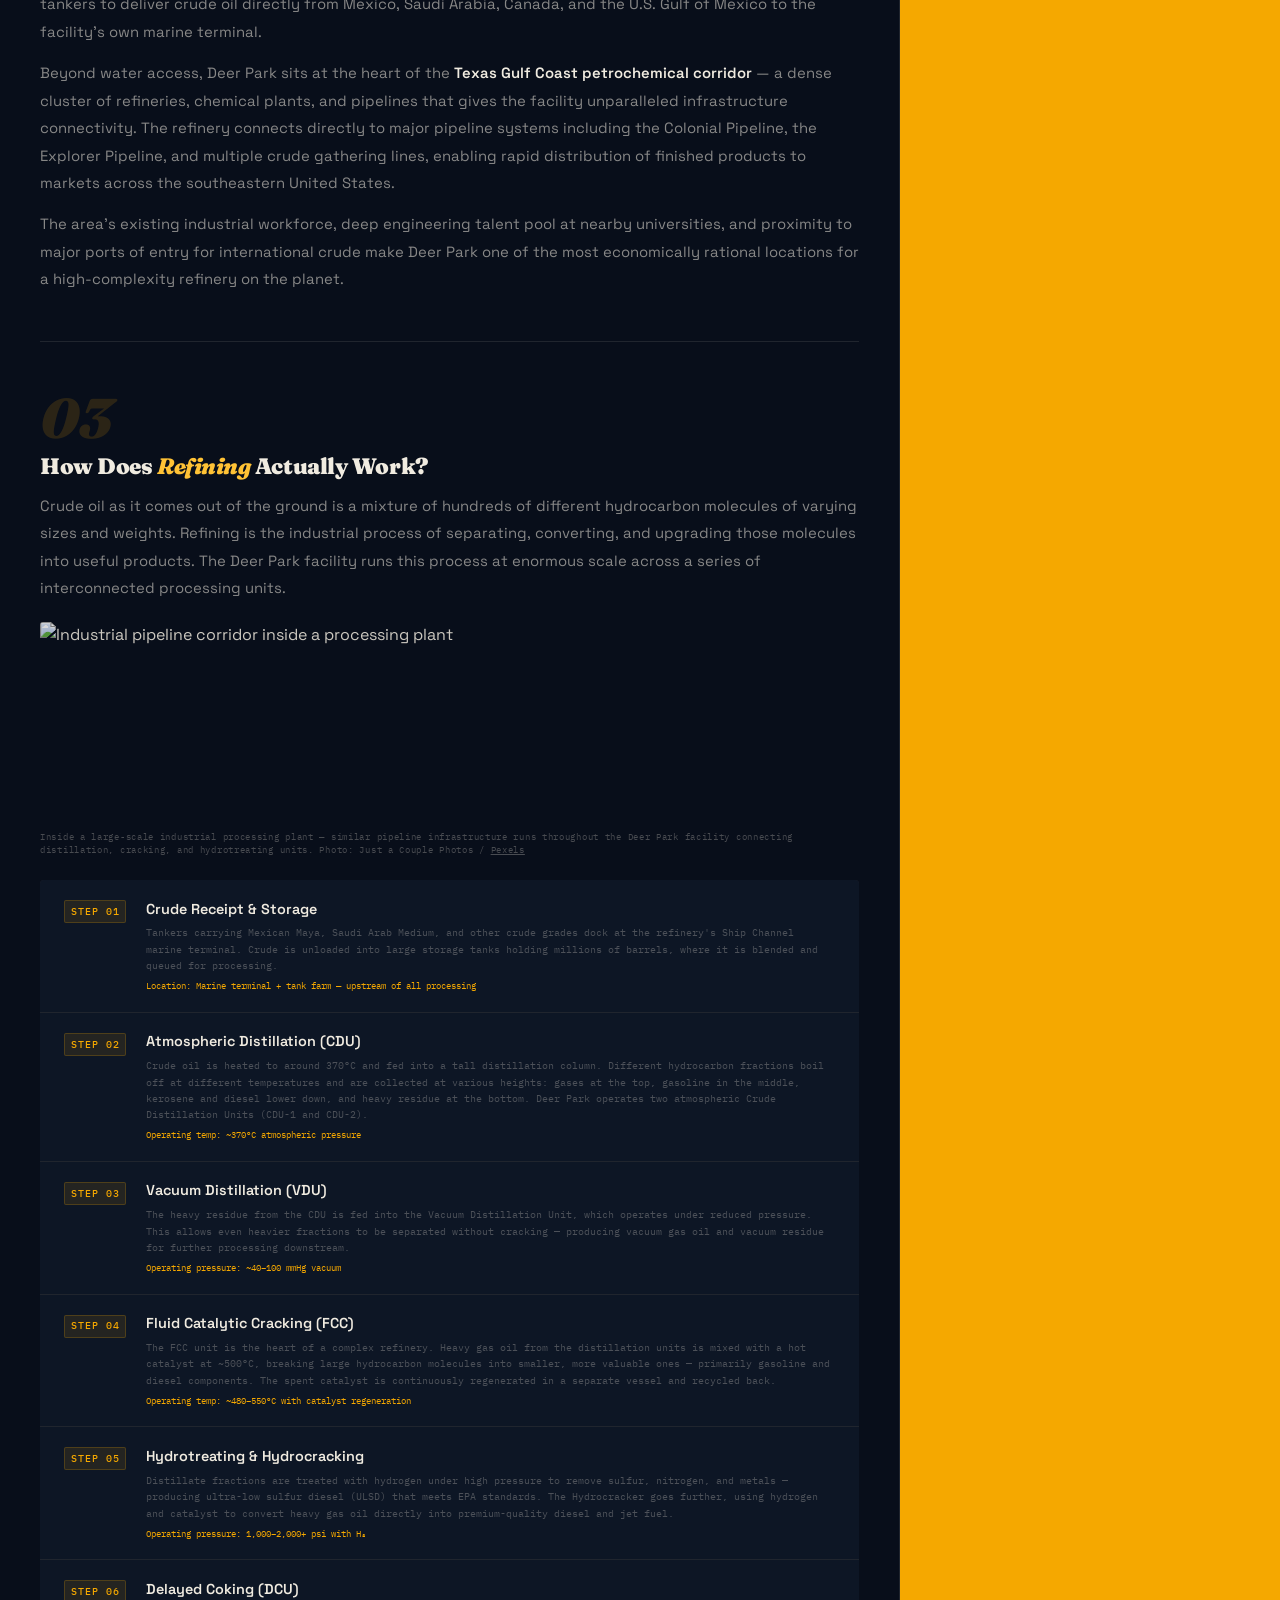
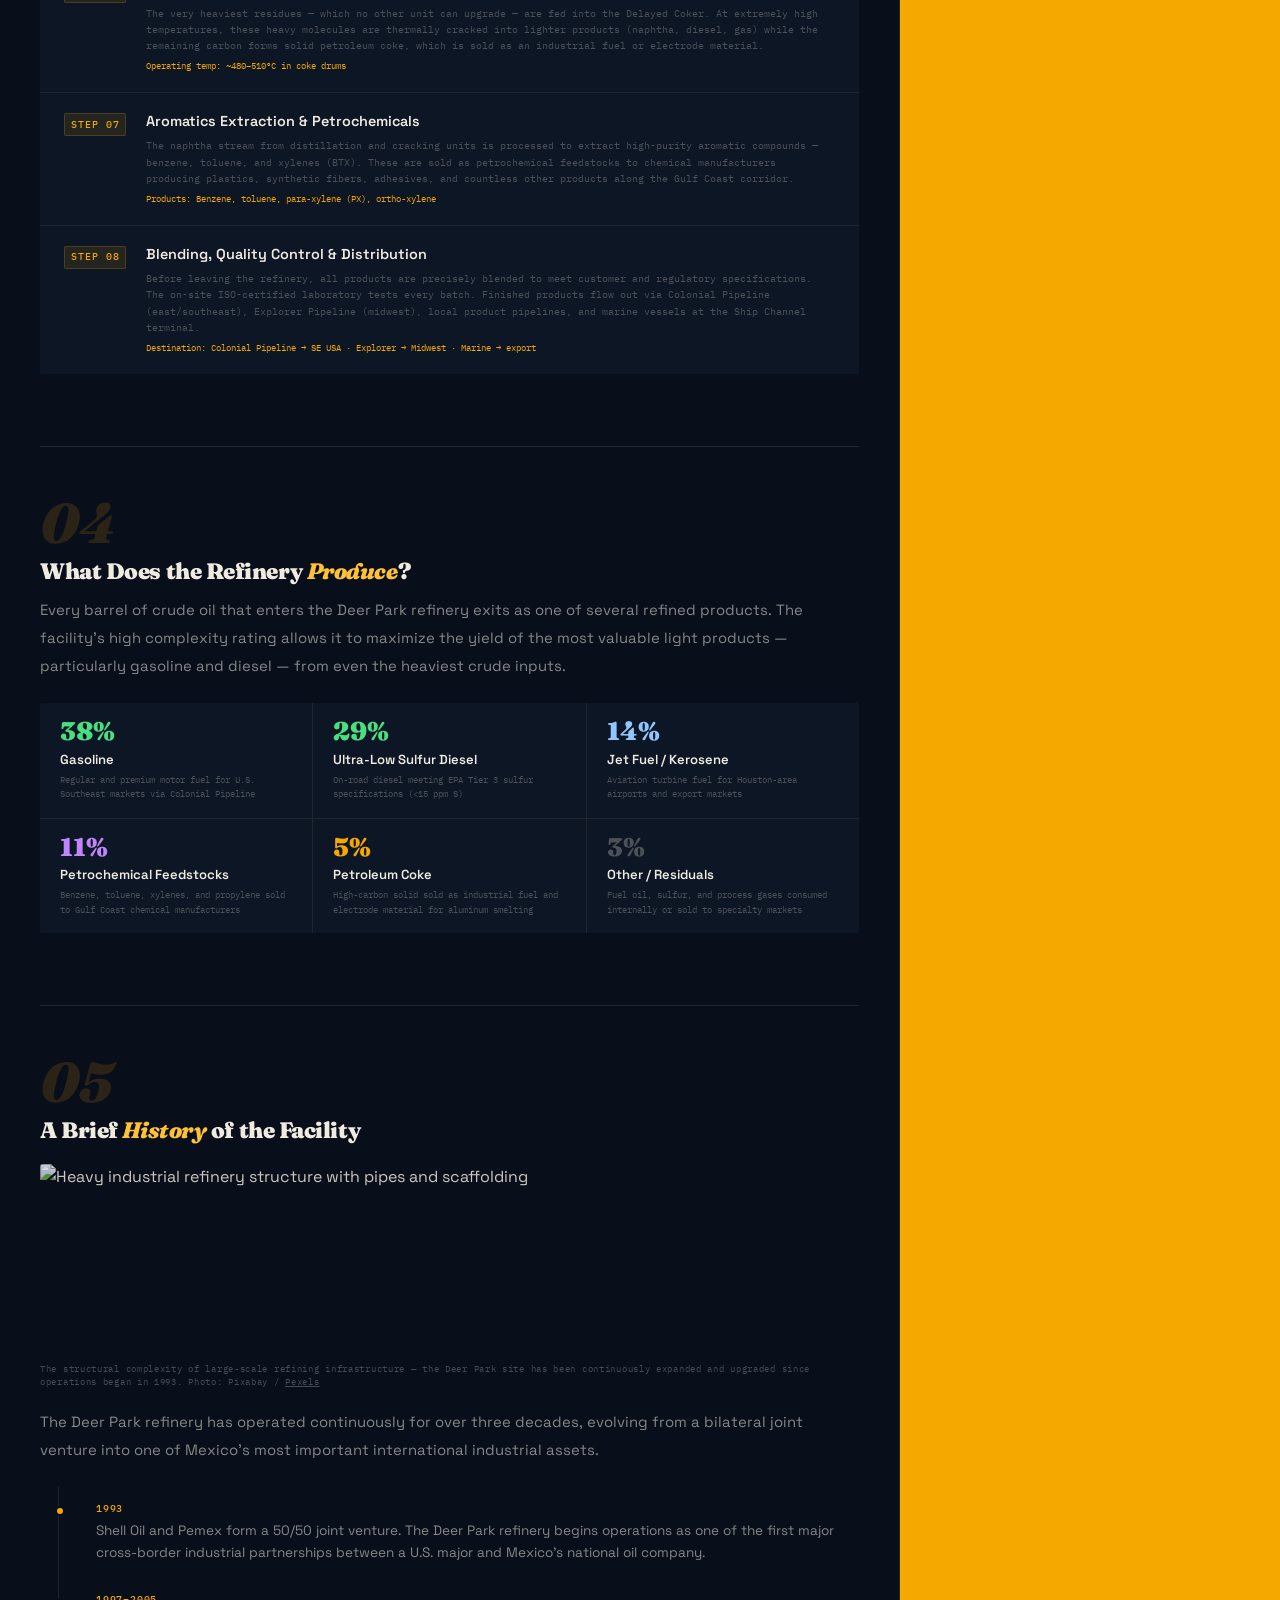
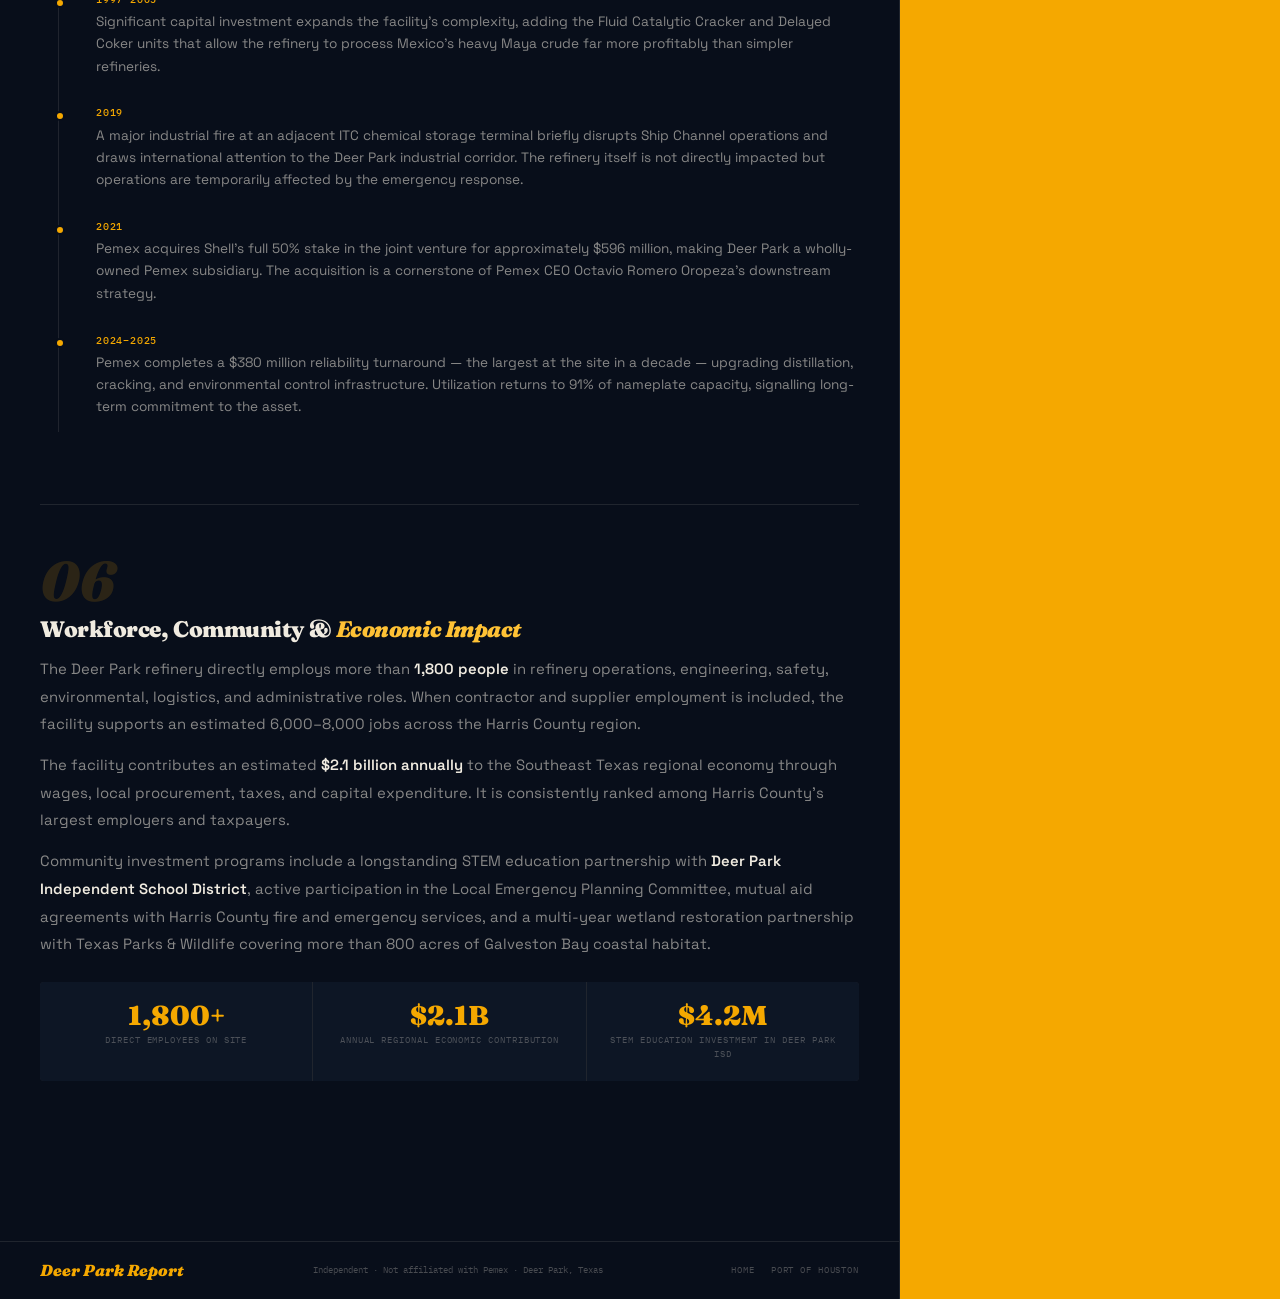
==== commit 5f1aae3e: "Strengthen non-affiliation disclaimer visibility and finish SEO/share polish - Add a clear, prominen" ====
--- a/about-pemex.html
+++ b/about-pemex.html
@@ -3,6 +3,7 @@
 <head>
 <meta charset="UTF-8">
 <meta name="viewport" content="width=device-width, initial-scale=1.0">
+<link rel="icon" type="image/svg+xml" href="data:image/svg+xml,%3Csvg xmlns=%27http://www.w3.org/2000/svg%27 viewBox=%270 0 64 64%27%3E%3Crect width=%2764%27 height=%2764%27 rx=%2714%27 fill=%27%23080e1a%27/%3E%3Ctext x=%2732%27 y=%2745%27 font-family=%27Georgia,serif%27 font-size=%2736%27 font-weight=%27900%27 fill=%27%23f5a800%27 text-anchor=%27middle%27%3ED%3C/text%3E%3C/svg%3E">
 <title>What Does Pemex Deer Park Do? How the Refinery Works | Deer Park Report</title>
 <meta name="description" content="Complete explainer on the Pemex Deer Park refinery — what it does, how crude oil refining works step by step, its history, products, workforce and economic impact in Deer Park, Texas.">
 <meta name="keywords" content="Pemex Deer Park, how does Pemex Deer Park work, Pemex Deer Park refinery explained, crude oil refining Texas, Deer Park refinery history, PMX Deer Park operations, Pemex Texas downstream">
@@ -202,7 +203,7 @@
 <div class="split">
   <div class="left">
     <div class="logo-bar">
-      <div><div class="pub-name">Deer Park <em>Report</em></div><div style="font-family:var(--mono);font-size:.56rem;letter-spacing:.14em;text-transform:uppercase;color:var(--dim);margin-top:.25rem">Gulf Coast Energy Intelligence · Independent</div></div>
+      <div><div class="pub-name">Deer Park <em>Report</em></div><div style="font-family:var(--mono);font-size:.56rem;letter-spacing:.14em;text-transform:uppercase;color:var(--dim);margin-top:.25rem">Gulf Coast Energy Intelligence · Not Affiliated with Pemex</div></div>
       <div class="pub-meta">Friday, Apr 25 2025<br>Deer Park, Texas<br>Vol. IV · Issue 16</div>
     </div>
     <div class="left-nav">
